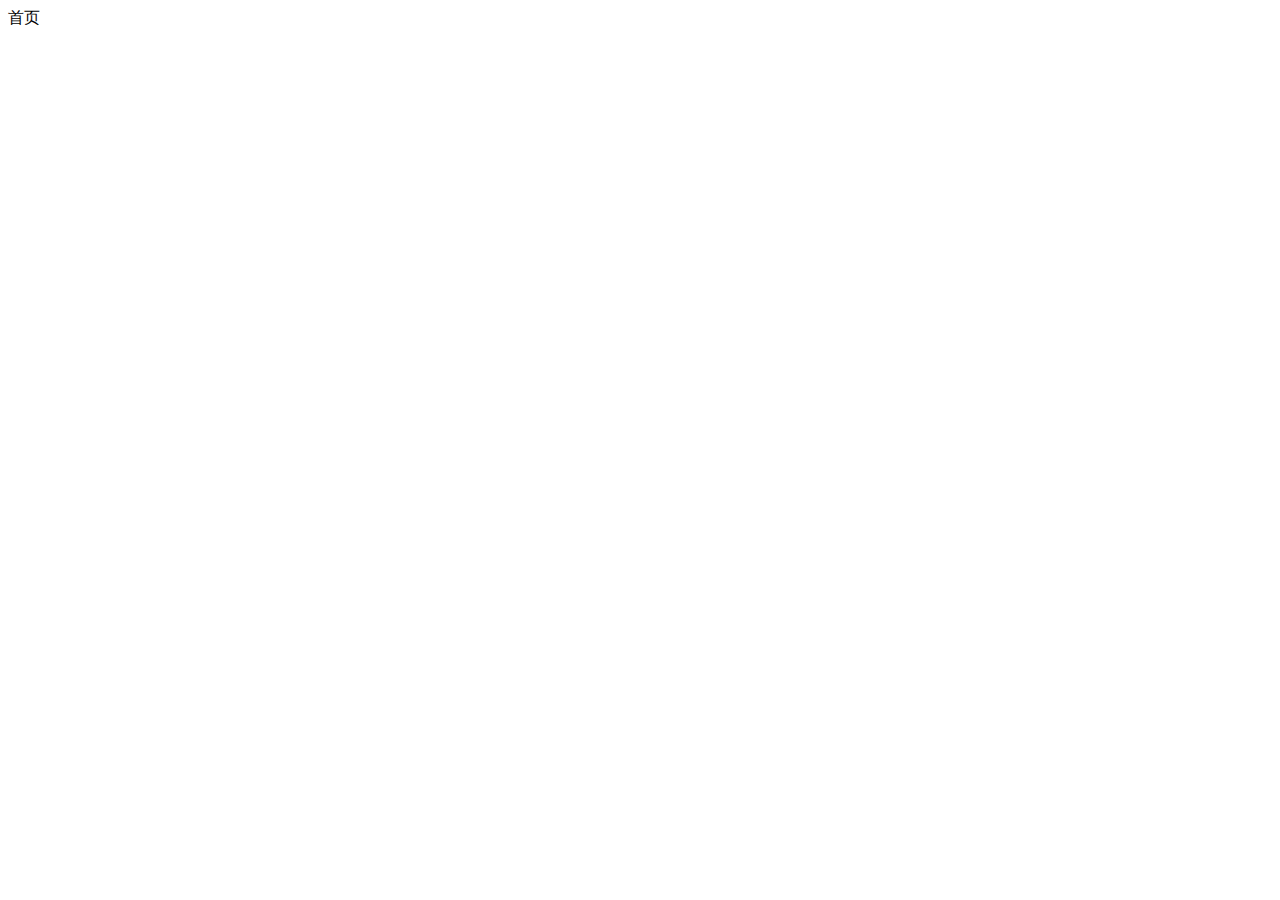
==== index.html @ 1d717053 "完成了登录页面" ====
<!DOCTYPE html>
<html lang="en">
<head>
  <meta charset="UTF-8">
  <meta name="viewport" content="width=device-width, initial-scale=1.0">
  <title>Document</title>
</head>
<body>
  <div>首页</div>
</body>
</html>
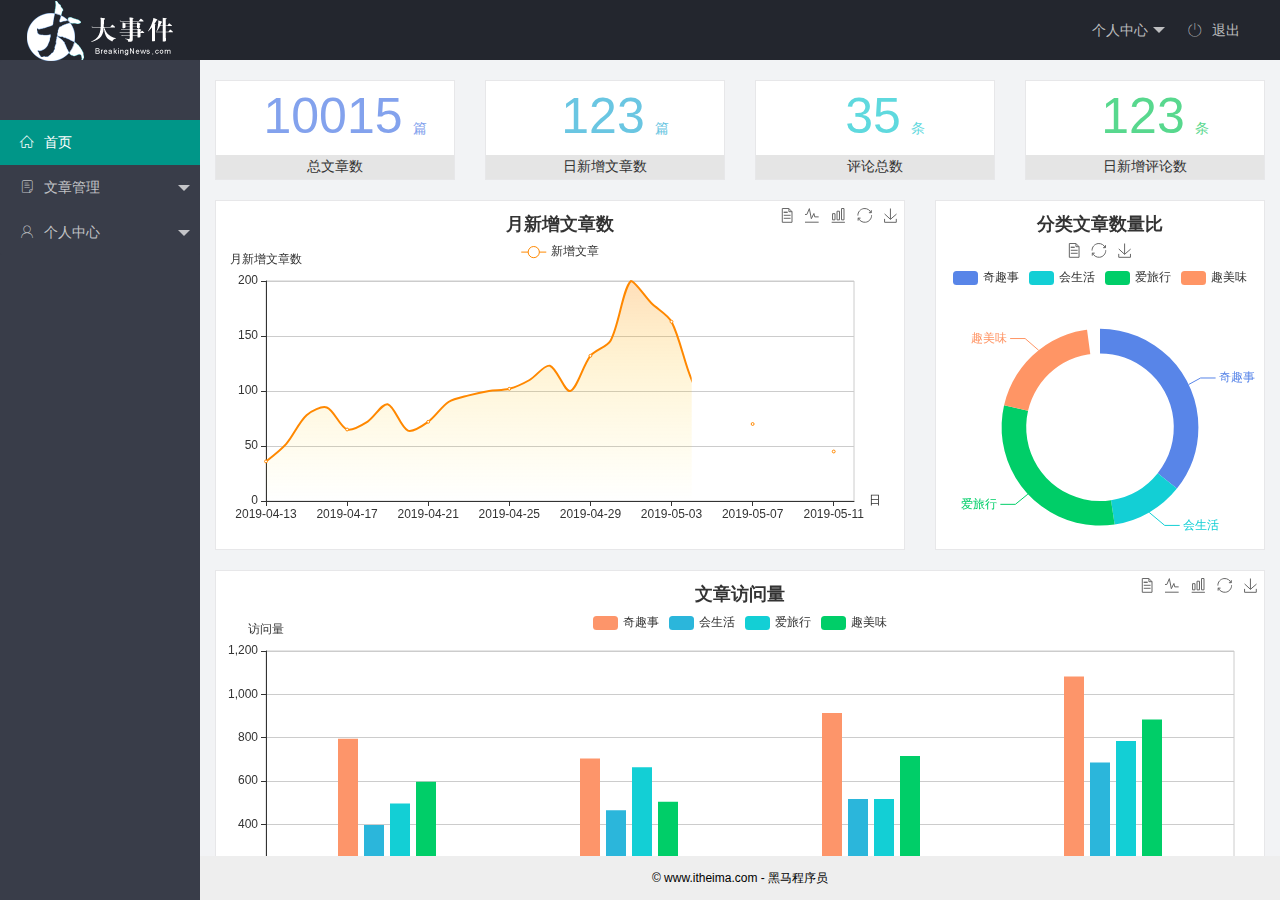
==== commit 760be135: "完成的首页资料渲染功能" ====
--- a/index.html
+++ b/index.html
@@ -1,11 +1,96 @@
 <!DOCTYPE html>
-<html lang="en">
+<html>
 <head>
-  <meta charset="UTF-8">
-  <meta name="viewport" content="width=device-width, initial-scale=1.0">
-  <title>Document</title>
+  <meta charset="utf-8">
+  <meta name="viewport" content="width=device-width, initial-scale=1, maximum-scale=1">
+  <title>我的项目</title>
+  <!-- 引入字体图标库 -->
+  <link rel="stylesheet" href="./assets/fonts/iconfont.css">
+  <link rel="stylesheet" href="./assets/lib/layui/css/layui.css">
+  <link rel="stylesheet" href="./assets/css/index.css">
 </head>
-<body>
-  <div>首页</div>
+<body class="layui-layout-body">
+<div class="layui-layout layui-layout-admin">
+  <div class="layui-header">
+    <div class="layui-logo">
+      <img src="./assets/images/logo.png" alt="">
+    </div>
+    <ul class="layui-nav layui-layout-right">
+      <!-- 顶部右侧导航 -->
+      <li class="layui-nav-item">
+        <a href="javascript:;">
+          <!-- 图片头像 -->
+          <img style="display: none;" class="avatar" src="./assets/images/sample.jpg" alt="">
+          <!-- 字体头像 -->
+          <span style="display: none;" class="text-avatar">A</span>
+          <!-- 固定文案 -->
+          <span class="person-center">个人中心</span>
+        </a>
+        <dl class="layui-nav-child">
+          <dd><a href="">基本资料</a></dd>
+          <dd><a href="">更换头像</a></dd>
+          <dd><a href="">重置密码</a></dd>
+        </dl>
+      </li>
+      <li class="layui-nav-item"><a href="javascript:;" id="logout"><span class="iconfont icon-tuichu"></span>退出</a></li>
+    </ul>
+  </div>
+  
+  <div class="layui-side layui-bg-black">
+    <div class="layui-side-scroll">
+      <!-- 左侧导航区域（可配合layui已有的垂直导航） -->
+      <ul class="layui-nav layui-nav-tree"  lay-filter="test" lay-shrink="all">
+        <li class="user-info">
+          <!-- 图片头像 -->
+          <img style="display: none;" class="avatar" src="./assets/images/sample.jpg" alt="">
+          <!-- 字体头像 -->
+          <span style="display: none;" class="text-avatar">A</span>
+          <!-- 欢迎文字 -->
+          <span style="display: none;" class="nickname">欢迎 xxx</span>
+        </li>
+        <li class="layui-nav-item layui-nav-itemed layui-this">
+          <!-- target 指定在 fm 这个命令的 iframe 框架中打开链接 -->
+          <a target="fm" href="./home/dashboard.html"><span class="iconfont icon-home"></span>首页</a>
+        </li>
+        <li class="layui-nav-item">
+          <a href="javascript:;"><span class="iconfont icon-16"></span>文章管理</a>
+          <dl class="layui-nav-child">
+            <dd><a href="" target="fm"><i class="layui-icon layui-icon-app"></i>文章类别</a></dd>
+            <dd><a href="javascript:;"><i class="layui-icon layui-icon-app"></i>文章列表</a></dd>
+            <dd><a href="javascript:;"><i class="layui-icon layui-icon-app"></i>发表文章</a></dd>
+          </dl>
+        </li>
+        <li class="layui-nav-item">
+          <a href="javascript:;"><span class="iconfont icon-user"></span>个人中心</a>
+          <dl class="layui-nav-child">
+            <dd><a href="javascript:;"><i class="layui-icon layui-icon-app"></i>基本资料</a></dd>
+            <dd><a href="javascript:;"><i class="layui-icon layui-icon-app"></i>更换头像</a></dd>
+            <dd><a href="javascript:;"><i class="layui-icon layui-icon-app"></i>修改密码</a></dd>
+          </dl>
+        </li>
+      </ul>
+    </div>
+  </div>
+  
+  <div class="layui-body">
+    <!-- 内容主体区域 -->
+    <iframe name="fm" src="./home/dashboard.html" frameborder="0"></iframe>
+  </div>
+  
+  <div class="layui-footer">
+    <!-- 底部固定区域 -->
+    © www.itheima.com - 黑马程序员
+  </div>
+</div>
+<!-- 引入 axios.js 文件 -->
+<script src="./assets/lib/axios.js"></script>
+<!-- 引入 jquery 文件 -->
+<script src="./assets/lib/jquery.js"></script>
+<!-- 引入 layui 的 js文件 -->
+<script src="./assets/lib/layui/layui.all.js"></script>
+<!-- 引入 全局的 apijs 文件 -->
+<script src="./assets/js/commonAPI.js"></script>
+<!-- 引入自己的 js 文件 -->
+<script src="./assets/js/index.js"></script>
 </body>
 </html>--- a/assets/fonts/iconfont.css
+++ b/assets/fonts/iconfont.css
@@ -0,0 +1,37 @@
+@font-face {font-family: "iconfont";
+  src: url('iconfont.eot?t=1576139966484'); /* IE9 */
+  src: url('iconfont.eot?t=1576139966484#iefix') format('embedded-opentype'), /* IE6-IE8 */
+  url('[data-uri]') format('woff2'),
+  url('iconfont.woff?t=1576139966484') format('woff'),
+  url('iconfont.ttf?t=1576139966484') format('truetype'), /* chrome, firefox, opera, Safari, Android, iOS 4.2+ */
+  url('iconfont.svg?t=1576139966484#iconfont') format('svg'); /* iOS 4.1- */
+}
+
+.iconfont {
+  font-family: "iconfont" !important;
+  font-size: 16px;
+  font-style: normal;
+  -webkit-font-smoothing: antialiased;
+  -moz-osx-font-smoothing: grayscale;
+}
+
+.icon-home:before {
+  content: "\e6a9";
+}
+
+.icon-user:before {
+  content: "\e614";
+}
+
+.icon-pinglun:before {
+  content: "\e616";
+}
+
+.icon-tuichu:before {
+  content: "\e865";
+}
+
+.icon-16:before {
+  content: "\e615";
+}
+
--- a/assets/lib/layui/css/layui.css
+++ b/assets/lib/layui/css/layui.css
@@ -0,0 +1,2 @@
+/** layui-v2.5.5 MIT License By https://www.layui.com */
+ .layui-inline,img{display:inline-block;vertical-align:middle}h1,h2,h3,h4,h5,h6{font-weight:400}.layui-edge,.layui-header,.layui-inline,.layui-main{position:relative}.layui-body,.layui-edge,.layui-elip{overflow:hidden}.layui-btn,.layui-edge,.layui-inline,img{vertical-align:middle}.layui-btn,.layui-disabled,.layui-icon,.layui-unselect{-moz-user-select:none;-webkit-user-select:none;-ms-user-select:none}.layui-elip,.layui-form-checkbox span,.layui-form-pane .layui-form-label{text-overflow:ellipsis;white-space:nowrap}.layui-breadcrumb,.layui-tree-btnGroup{visibility:hidden}blockquote,body,button,dd,div,dl,dt,form,h1,h2,h3,h4,h5,h6,input,li,ol,p,pre,td,textarea,th,ul{margin:0;padding:0;-webkit-tap-highlight-color:rgba(0,0,0,0)}a:active,a:hover{outline:0}img{border:none}li{list-style:none}table{border-collapse:collapse;border-spacing:0}h4,h5,h6{font-size:100%}button,input,optgroup,option,select,textarea{font-family:inherit;font-size:inherit;font-style:inherit;font-weight:inherit;outline:0}pre{white-space:pre-wrap;white-space:-moz-pre-wrap;white-space:-pre-wrap;white-space:-o-pre-wrap;word-wrap:break-word}body{line-height:24px;font:14px Helvetica Neue,Helvetica,PingFang SC,Tahoma,Arial,sans-serif}hr{height:1px;margin:10px 0;border:0;clear:both}a{color:#333;text-decoration:none}a:hover{color:#777}a cite{font-style:normal;*cursor:pointer}.layui-border-box,.layui-border-box *{box-sizing:border-box}.layui-box,.layui-box *{box-sizing:content-box}.layui-clear{clear:both;*zoom:1}.layui-clear:after{content:'\20';clear:both;*zoom:1;display:block;height:0}.layui-inline{*display:inline;*zoom:1}.layui-edge{display:inline-block;width:0;height:0;border-width:6px;border-style:dashed;border-color:transparent}.layui-edge-top{top:-4px;border-bottom-color:#999;border-bottom-style:solid}.layui-edge-right{border-left-color:#999;border-left-style:solid}.layui-edge-bottom{top:2px;border-top-color:#999;border-top-style:solid}.layui-edge-left{border-right-color:#999;border-right-style:solid}.layui-disabled,.layui-disabled:hover{color:#d2d2d2!important;cursor:not-allowed!important}.layui-circle{border-radius:100%}.layui-show{display:block!important}.layui-hide{display:none!important}@font-face{font-family:layui-icon;src:url(../font/iconfont.eot?v=250);src:url(../font/iconfont.eot?v=250#iefix) format('embedded-opentype'),url(../font/iconfont.woff2?v=250) format('woff2'),url(../font/iconfont.woff?v=250) format('woff'),url(../font/iconfont.ttf?v=250) format('truetype'),url(../font/iconfont.svg?v=250#layui-icon) format('svg')}.layui-icon{font-family:layui-icon!important;font-size:16px;font-style:normal;-webkit-font-smoothing:antialiased;-moz-osx-font-smoothing:grayscale}.layui-icon-reply-fill:before{content:"\e611"}.layui-icon-set-fill:before{content:"\e614"}.layui-icon-menu-fill:before{content:"\e60f"}.layui-icon-search:before{content:"\e615"}.layui-icon-share:before{content:"\e641"}.layui-icon-set-sm:before{content:"\e620"}.layui-icon-engine:before{content:"\e628"}.layui-icon-close:before{content:"\1006"}.layui-icon-close-fill:before{content:"\1007"}.layui-icon-chart-screen:before{content:"\e629"}.layui-icon-star:before{content:"\e600"}.layui-icon-circle-dot:before{content:"\e617"}.layui-icon-chat:before{content:"\e606"}.layui-icon-release:before{content:"\e609"}.layui-icon-list:before{content:"\e60a"}.layui-icon-chart:before{content:"\e62c"}.layui-icon-ok-circle:before{content:"\1005"}.layui-icon-layim-theme:before{content:"\e61b"}.layui-icon-table:before{content:"\e62d"}.layui-icon-right:before{content:"\e602"}.layui-icon-left:before{content:"\e603"}.layui-icon-cart-simple:before{content:"\e698"}.layui-icon-face-cry:before{content:"\e69c"}.layui-icon-face-smile:before{content:"\e6af"}.layui-icon-survey:before{content:"\e6b2"}.layui-icon-tree:before{content:"\e62e"}.layui-icon-upload-circle:before{content:"\e62f"}.layui-icon-add-circle:before{content:"\e61f"}.layui-icon-download-circle:before{content:"\e601"}.layui-icon-templeate-1:before{content:"\e630"}.layui-icon-util:before{content:"\e631"}.layui-icon-face-surprised:before{content:"\e664"}.layui-icon-edit:before{content:"\e642"}.layui-icon-speaker:before{content:"\e645"}.layui-icon-down:before{content:"\e61a"}.layui-icon-file:before{content:"\e621"}.layui-icon-layouts:before{content:"\e632"}.layui-icon-rate-half:before{content:"\e6c9"}.layui-icon-add-circle-fine:before{content:"\e608"}.layui-icon-prev-circle:before{content:"\e633"}.layui-icon-read:before{content:"\e705"}.layui-icon-404:before{content:"\e61c"}.layui-icon-carousel:before{content:"\e634"}.layui-icon-help:before{content:"\e607"}.layui-icon-code-circle:before{content:"\e635"}.layui-icon-water:before{content:"\e636"}.layui-icon-username:before{content:"\e66f"}.layui-icon-find-fill:before{content:"\e670"}.layui-icon-about:before{content:"\e60b"}.layui-icon-location:before{content:"\e715"}.layui-icon-up:before{content:"\e619"}.layui-icon-pause:before{content:"\e651"}.layui-icon-date:before{content:"\e637"}.layui-icon-layim-uploadfile:before{content:"\e61d"}.layui-icon-delete:before{content:"\e640"}.layui-icon-play:before{content:"\e652"}.layui-icon-top:before{content:"\e604"}.layui-icon-friends:before{content:"\e612"}.layui-icon-refresh-3:before{content:"\e9aa"}.layui-icon-ok:before{content:"\e605"}.layui-icon-layer:before{content:"\e638"}.layui-icon-face-smile-fine:before{content:"\e60c"}.layui-icon-dollar:before{content:"\e659"}.layui-icon-group:before{content:"\e613"}.layui-icon-layim-download:before{content:"\e61e"}.layui-icon-picture-fine:before{content:"\e60d"}.layui-icon-link:before{content:"\e64c"}.layui-icon-diamond:before{content:"\e735"}.layui-icon-log:before{content:"\e60e"}.layui-icon-rate-solid:before{content:"\e67a"}.layui-icon-fonts-del:before{content:"\e64f"}.layui-icon-unlink:before{content:"\e64d"}.layui-icon-fonts-clear:before{content:"\e639"}.layui-icon-triangle-r:before{content:"\e623"}.layui-icon-circle:before{content:"\e63f"}.layui-icon-radio:before{content:"\e643"}.layui-icon-align-center:before{content:"\e647"}.layui-icon-align-right:before{content:"\e648"}.layui-icon-align-left:before{content:"\e649"}.layui-icon-loading-1:before{content:"\e63e"}.layui-icon-return:before{content:"\e65c"}.layui-icon-fonts-strong:before{content:"\e62b"}.layui-icon-upload:before{content:"\e67c"}.layui-icon-dialogue:before{content:"\e63a"}.layui-icon-video:before{content:"\e6ed"}.layui-icon-headset:before{content:"\e6fc"}.layui-icon-cellphone-fine:before{content:"\e63b"}.layui-icon-add-1:before{content:"\e654"}.layui-icon-face-smile-b:before{content:"\e650"}.layui-icon-fonts-html:before{content:"\e64b"}.layui-icon-form:before{content:"\e63c"}.layui-icon-cart:before{content:"\e657"}.layui-icon-camera-fill:before{content:"\e65d"}.layui-icon-tabs:before{content:"\e62a"}.layui-icon-fonts-code:before{content:"\e64e"}.layui-icon-fire:before{content:"\e756"}.layui-icon-set:before{content:"\e716"}.layui-icon-fonts-u:before{content:"\e646"}.layui-icon-triangle-d:before{content:"\e625"}.layui-icon-tips:before{content:"\e702"}.layui-icon-picture:before{content:"\e64a"}.layui-icon-more-vertical:before{content:"\e671"}.layui-icon-flag:before{content:"\e66c"}.layui-icon-loading:before{content:"\e63d"}.layui-icon-fonts-i:before{content:"\e644"}.layui-icon-refresh-1:before{content:"\e666"}.layui-icon-rmb:before{content:"\e65e"}.layui-icon-home:before{content:"\e68e"}.layui-icon-user:before{content:"\e770"}.layui-icon-notice:before{content:"\e667"}.layui-icon-login-weibo:before{content:"\e675"}.layui-icon-voice:before{content:"\e688"}.layui-icon-upload-drag:before{content:"\e681"}.layui-icon-login-qq:before{content:"\e676"}.layui-icon-snowflake:before{content:"\e6b1"}.layui-icon-file-b:before{content:"\e655"}.layui-icon-template:before{content:"\e663"}.layui-icon-auz:before{content:"\e672"}.layui-icon-console:before{content:"\e665"}.layui-icon-app:before{content:"\e653"}.layui-icon-prev:before{content:"\e65a"}.layui-icon-website:before{content:"\e7ae"}.layui-icon-next:before{content:"\e65b"}.layui-icon-component:before{content:"\e857"}.layui-icon-more:before{content:"\e65f"}.layui-icon-login-wechat:before{content:"\e677"}.layui-icon-shrink-right:before{content:"\e668"}.layui-icon-spread-left:before{content:"\e66b"}.layui-icon-camera:before{content:"\e660"}.layui-icon-note:before{content:"\e66e"}.layui-icon-refresh:before{content:"\e669"}.layui-icon-female:before{content:"\e661"}.layui-icon-male:before{content:"\e662"}.layui-icon-password:before{content:"\e673"}.layui-icon-senior:before{content:"\e674"}.layui-icon-theme:before{content:"\e66a"}.layui-icon-tread:before{content:"\e6c5"}.layui-icon-praise:before{content:"\e6c6"}.layui-icon-star-fill:before{content:"\e658"}.layui-icon-rate:before{content:"\e67b"}.layui-icon-template-1:before{content:"\e656"}.layui-icon-vercode:before{content:"\e679"}.layui-icon-cellphone:before{content:"\e678"}.layui-icon-screen-full:before{content:"\e622"}.layui-icon-screen-restore:before{content:"\e758"}.layui-icon-cols:before{content:"\e610"}.layui-icon-export:before{content:"\e67d"}.layui-icon-print:before{content:"\e66d"}.layui-icon-slider:before{content:"\e714"}.layui-icon-addition:before{content:"\e624"}.layui-icon-subtraction:before{content:"\e67e"}.layui-icon-service:before{content:"\e626"}.layui-icon-transfer:before{content:"\e691"}.layui-main{width:1140px;margin:0 auto}.layui-header{z-index:1000;height:60px}.layui-header a:hover{transition:all .5s;-webkit-transition:all .5s}.layui-side{position:fixed;left:0;top:0;bottom:0;z-index:999;width:200px;overflow-x:hidden}.layui-side-scroll{position:relative;width:220px;height:100%;overflow-x:hidden}.layui-body{position:absolute;left:200px;right:0;top:0;bottom:0;z-index:998;width:auto;overflow-y:auto;box-sizing:border-box}.layui-layout-body{overflow:hidden}.layui-layout-admin .layui-header{background-color:#23262E}.layui-layout-admin .layui-side{top:60px;width:200px;overflow-x:hidden}.layui-layout-admin .layui-body{position:fixed;top:60px;bottom:44px}.layui-layout-admin .layui-main{width:auto;margin:0 15px}.layui-layout-admin .layui-footer{position:fixed;left:200px;right:0;bottom:0;height:44px;line-height:44px;padding:0 15px;background-color:#eee}.layui-layout-admin .layui-logo{position:absolute;left:0;top:0;width:200px;height:100%;line-height:60px;text-align:center;color:#009688;font-size:16px}.layui-layout-admin .layui-header .layui-nav{background:0 0}.layui-layout-left{position:absolute!important;left:200px;top:0}.layui-layout-right{position:absolute!important;right:0;top:0}.layui-container{position:relative;margin:0 auto;padding:0 15px;box-sizing:border-box}.layui-fluid{position:relative;margin:0 auto;padding:0 15px}.layui-row:after,.layui-row:before{content:'';display:block;clear:both}.layui-col-lg1,.layui-col-lg10,.layui-col-lg11,.layui-col-lg12,.layui-col-lg2,.layui-col-lg3,.layui-col-lg4,.layui-col-lg5,.layui-col-lg6,.layui-col-lg7,.layui-col-lg8,.layui-col-lg9,.layui-col-md1,.layui-col-md10,.layui-col-md11,.layui-col-md12,.layui-col-md2,.layui-col-md3,.layui-col-md4,.layui-col-md5,.layui-col-md6,.layui-col-md7,.layui-col-md8,.layui-col-md9,.layui-col-sm1,.layui-col-sm10,.layui-col-sm11,.layui-col-sm12,.layui-col-sm2,.layui-col-sm3,.layui-col-sm4,.layui-col-sm5,.layui-col-sm6,.layui-col-sm7,.layui-col-sm8,.layui-col-sm9,.layui-col-xs1,.layui-col-xs10,.layui-col-xs11,.layui-col-xs12,.layui-col-xs2,.layui-col-xs3,.layui-col-xs4,.layui-col-xs5,.layui-col-xs6,.layui-col-xs7,.layui-col-xs8,.layui-col-xs9{position:relative;display:block;box-sizing:border-box}.layui-col-xs1,.layui-col-xs10,.layui-col-xs11,.layui-col-xs12,.layui-col-xs2,.layui-col-xs3,.layui-col-xs4,.layui-col-xs5,.layui-col-xs6,.layui-col-xs7,.layui-col-xs8,.layui-col-xs9{float:left}.layui-col-xs1{width:8.33333333%}.layui-col-xs2{width:16.66666667%}.layui-col-xs3{width:25%}.layui-col-xs4{width:33.33333333%}.layui-col-xs5{width:41.66666667%}.layui-col-xs6{width:50%}.layui-col-xs7{width:58.33333333%}.layui-col-xs8{width:66.66666667%}.layui-col-xs9{width:75%}.layui-col-xs10{width:83.33333333%}.layui-col-xs11{width:91.66666667%}.layui-col-xs12{width:100%}.layui-col-xs-offset1{margin-left:8.33333333%}.layui-col-xs-offset2{margin-left:16.66666667%}.layui-col-xs-offset3{margin-left:25%}.layui-col-xs-offset4{margin-left:33.33333333%}.layui-col-xs-offset5{margin-left:41.66666667%}.layui-col-xs-offset6{margin-left:50%}.layui-col-xs-offset7{margin-left:58.33333333%}.layui-col-xs-offset8{margin-left:66.66666667%}.layui-col-xs-offset9{margin-left:75%}.layui-col-xs-offset10{margin-left:83.33333333%}.layui-col-xs-offset11{margin-left:91.66666667%}.layui-col-xs-offset12{margin-left:100%}@media screen and (max-width:768px){.layui-hide-xs{display:none!important}.layui-show-xs-block{display:block!important}.layui-show-xs-inline{display:inline!important}.layui-show-xs-inline-block{display:inline-block!important}}@media screen and (min-width:768px){.layui-container{width:750px}.layui-hide-sm{display:none!important}.layui-show-sm-block{display:block!important}.layui-show-sm-inline{display:inline!important}.layui-show-sm-inline-block{display:inline-block!important}.layui-col-sm1,.layui-col-sm10,.layui-col-sm11,.layui-col-sm12,.layui-col-sm2,.layui-col-sm3,.layui-col-sm4,.layui-col-sm5,.layui-col-sm6,.layui-col-sm7,.layui-col-sm8,.layui-col-sm9{float:left}.layui-col-sm1{width:8.33333333%}.layui-col-sm2{width:16.66666667%}.layui-col-sm3{width:25%}.layui-col-sm4{width:33.33333333%}.layui-col-sm5{width:41.66666667%}.layui-col-sm6{width:50%}.layui-col-sm7{width:58.33333333%}.layui-col-sm8{width:66.66666667%}.layui-col-sm9{width:75%}.layui-col-sm10{width:83.33333333%}.layui-col-sm11{width:91.66666667%}.layui-col-sm12{width:100%}.layui-col-sm-offset1{margin-left:8.33333333%}.layui-col-sm-offset2{margin-left:16.66666667%}.layui-col-sm-offset3{margin-left:25%}.layui-col-sm-offset4{margin-left:33.33333333%}.layui-col-sm-offset5{margin-left:41.66666667%}.layui-col-sm-offset6{margin-left:50%}.layui-col-sm-offset7{margin-left:58.33333333%}.layui-col-sm-offset8{margin-left:66.66666667%}.layui-col-sm-offset9{margin-left:75%}.layui-col-sm-offset10{margin-left:83.33333333%}.layui-col-sm-offset11{margin-left:91.66666667%}.layui-col-sm-offset12{margin-left:100%}}@media screen and (min-width:992px){.layui-container{width:970px}.layui-hide-md{display:none!important}.layui-show-md-block{display:block!important}.layui-show-md-inline{display:inline!important}.layui-show-md-inline-block{display:inline-block!important}.layui-col-md1,.layui-col-md10,.layui-col-md11,.layui-col-md12,.layui-col-md2,.layui-col-md3,.layui-col-md4,.layui-col-md5,.layui-col-md6,.layui-col-md7,.layui-col-md8,.layui-col-md9{float:left}.layui-col-md1{width:8.33333333%}.layui-col-md2{width:16.66666667%}.layui-col-md3{width:25%}.layui-col-md4{width:33.33333333%}.layui-col-md5{width:41.66666667%}.layui-col-md6{width:50%}.layui-col-md7{width:58.33333333%}.layui-col-md8{width:66.66666667%}.layui-col-md9{width:75%}.layui-col-md10{width:83.33333333%}.layui-col-md11{width:91.66666667%}.layui-col-md12{width:100%}.layui-col-md-offset1{margin-left:8.33333333%}.layui-col-md-offset2{margin-left:16.66666667%}.layui-col-md-offset3{margin-left:25%}.layui-col-md-offset4{margin-left:33.33333333%}.layui-col-md-offset5{margin-left:41.66666667%}.layui-col-md-offset6{margin-left:50%}.layui-col-md-offset7{margin-left:58.33333333%}.layui-col-md-offset8{margin-left:66.66666667%}.layui-col-md-offset9{margin-left:75%}.layui-col-md-offset10{margin-left:83.33333333%}.layui-col-md-offset11{margin-left:91.66666667%}.layui-col-md-offset12{margin-left:100%}}@media screen and (min-width:1200px){.layui-container{width:1170px}.layui-hide-lg{display:none!important}.layui-show-lg-block{display:block!important}.layui-show-lg-inline{display:inline!important}.layui-show-lg-inline-block{display:inline-block!important}.layui-col-lg1,.layui-col-lg10,.layui-col-lg11,.layui-col-lg12,.layui-col-lg2,.layui-col-lg3,.layui-col-lg4,.layui-col-lg5,.layui-col-lg6,.layui-col-lg7,.layui-col-lg8,.layui-col-lg9{float:left}.layui-col-lg1{width:8.33333333%}.layui-col-lg2{width:16.66666667%}.layui-col-lg3{width:25%}.layui-col-lg4{width:33.33333333%}.layui-col-lg5{width:41.66666667%}.layui-col-lg6{width:50%}.layui-col-lg7{width:58.33333333%}.layui-col-lg8{width:66.66666667%}.layui-col-lg9{width:75%}.layui-col-lg10{width:83.33333333%}.layui-col-lg11{width:91.66666667%}.layui-col-lg12{width:100%}.layui-col-lg-offset1{margin-left:8.33333333%}.layui-col-lg-offset2{margin-left:16.66666667%}.layui-col-lg-offset3{margin-left:25%}.layui-col-lg-offset4{margin-left:33.33333333%}.layui-col-lg-offset5{margin-left:41.66666667%}.layui-col-lg-offset6{margin-left:50%}.layui-col-lg-offset7{margin-left:58.33333333%}.layui-col-lg-offset8{margin-left:66.66666667%}.layui-col-lg-offset9{margin-left:75%}.layui-col-lg-offset10{margin-left:83.33333333%}.layui-col-lg-offset11{margin-left:91.66666667%}.layui-col-lg-offset12{margin-left:100%}}.layui-col-space1{margin:-.5px}.layui-col-space1>*{padding:.5px}.layui-col-space3{margin:-1.5px}.layui-col-space3>*{padding:1.5px}.layui-col-space5{margin:-2.5px}.layui-col-space5>*{padding:2.5px}.layui-col-space8{margin:-3.5px}.layui-col-space8>*{padding:3.5px}.layui-col-space10{margin:-5px}.layui-col-space10>*{padding:5px}.layui-col-space12{margin:-6px}.layui-col-space12>*{padding:6px}.layui-col-space15{margin:-7.5px}.layui-col-space15>*{padding:7.5px}.layui-col-space18{margin:-9px}.layui-col-space18>*{padding:9px}.layui-col-space20{margin:-10px}.layui-col-space20>*{padding:10px}.layui-col-space22{margin:-11px}.layui-col-space22>*{padding:11px}.layui-col-space25{margin:-12.5px}.layui-col-space25>*{padding:12.5px}.layui-col-space30{margin:-15px}.layui-col-space30>*{padding:15px}.layui-btn,.layui-input,.layui-select,.layui-textarea,.layui-upload-button{outline:0;-webkit-appearance:none;transition:all .3s;-webkit-transition:all .3s;box-sizing:border-box}.layui-elem-quote{margin-bottom:10px;padding:15px;line-height:22px;border-left:5px solid #009688;border-radius:0 2px 2px 0;background-color:#f2f2f2}.layui-quote-nm{border-style:solid;border-width:1px 1px 1px 5px;background:0 0}.layui-elem-field{margin-bottom:10px;padding:0;border-width:1px;border-style:solid}.layui-elem-field legend{margin-left:20px;padding:0 10px;font-size:20px;font-weight:300}.layui-field-title{margin:10px 0 20px;border-width:1px 0 0}.layui-field-box{padding:10px 15px}.layui-field-title .layui-field-box{padding:10px 0}.layui-progress{position:relative;height:6px;border-radius:20px;background-color:#e2e2e2}.layui-progress-bar{position:absolute;left:0;top:0;width:0;max-width:100%;height:6px;border-radius:20px;text-align:right;background-color:#5FB878;transition:all .3s;-webkit-transition:all .3s}.layui-progress-big,.layui-progress-big .layui-progress-bar{height:18px;line-height:18px}.layui-progress-text{position:relative;top:-20px;line-height:18px;font-size:12px;color:#666}.layui-progress-big .layui-progress-text{position:static;padding:0 10px;color:#fff}.layui-collapse{border-width:1px;border-style:solid;border-radius:2px}.layui-colla-content,.layui-colla-item{border-top-width:1px;border-top-style:solid}.layui-colla-item:first-child{border-top:none}.layui-colla-title{position:relative;height:42px;line-height:42px;padding:0 15px 0 35px;color:#333;background-color:#f2f2f2;cursor:pointer;font-size:14px;overflow:hidden}.layui-colla-content{display:none;padding:10px 15px;line-height:22px;color:#666}.layui-colla-icon{position:absolute;left:15px;top:0;font-size:14px}.layui-card{margin-bottom:15px;border-radius:2px;background-color:#fff;box-shadow:0 1px 2px 0 rgba(0,0,0,.05)}.layui-card:last-child{margin-bottom:0}.layui-card-header{position:relative;height:42px;line-height:42px;padding:0 15px;border-bottom:1px solid #f6f6f6;color:#333;border-radius:2px 2px 0 0;font-size:14px}.layui-bg-black,.layui-bg-blue,.layui-bg-cyan,.layui-bg-green,.layui-bg-orange,.layui-bg-red{color:#fff!important}.layui-card-body{position:relative;padding:10px 15px;line-height:24px}.layui-card-body[pad15]{padding:15px}.layui-card-body[pad20]{padding:20px}.layui-card-body .layui-table{margin:5px 0}.layui-card .layui-tab{margin:0}.layui-panel-window{position:relative;padding:15px;border-radius:0;border-top:5px solid #E6E6E6;background-color:#fff}.layui-auxiliar-moving{position:fixed;left:0;right:0;top:0;bottom:0;width:100%;height:100%;background:0 0;z-index:9999999999}.layui-form-label,.layui-form-mid,.layui-form-select,.layui-input-block,.layui-input-inline,.layui-textarea{position:relative}.layui-bg-red{background-color:#FF5722!important}.layui-bg-orange{background-color:#FFB800!important}.layui-bg-green{background-color:#009688!important}.layui-bg-cyan{background-color:#2F4056!important}.layui-bg-blue{background-color:#1E9FFF!important}.layui-bg-black{background-color:#393D49!important}.layui-bg-gray{background-color:#eee!important;color:#666!important}.layui-badge-rim,.layui-colla-content,.layui-colla-item,.layui-collapse,.layui-elem-field,.layui-form-pane .layui-form-item[pane],.layui-form-pane .layui-form-label,.layui-input,.layui-layedit,.layui-layedit-tool,.layui-quote-nm,.layui-select,.layui-tab-bar,.layui-tab-card,.layui-tab-title,.layui-tab-title .layui-this:after,.layui-textarea{border-color:#e6e6e6}.layui-timeline-item:before,hr{background-color:#e6e6e6}.layui-text{line-height:22px;font-size:14px;color:#666}.layui-text h1,.layui-text h2,.layui-text h3{font-weight:500;color:#333}.layui-text h1{font-size:30px}.layui-text h2{font-size:24px}.layui-text h3{font-size:18px}.layui-text a:not(.layui-btn){color:#01AAED}.layui-text a:not(.layui-btn):hover{text-decoration:underline}.layui-text ul{padding:5px 0 5px 15px}.layui-text ul li{margin-top:5px;list-style-type:disc}.layui-text em,.layui-word-aux{color:#999!important;padding:0 5px!important}.layui-btn{display:inline-block;height:38px;line-height:38px;padding:0 18px;background-color:#009688;color:#fff;white-space:nowrap;text-align:center;font-size:14px;border:none;border-radius:2px;cursor:pointer}.layui-btn:hover{opacity:.8;filter:alpha(opacity=80);color:#fff}.layui-btn:active{opacity:1;filter:alpha(opacity=100)}.layui-btn+.layui-btn{margin-left:10px}.layui-btn-container{font-size:0}.layui-btn-container .layui-btn{margin-right:10px;margin-bottom:10px}.layui-btn-container .layui-btn+.layui-btn{margin-left:0}.layui-table .layui-btn-container .layui-btn{margin-bottom:9px}.layui-btn-radius{border-radius:100px}.layui-btn .layui-icon{margin-right:3px;font-size:18px;vertical-align:bottom;vertical-align:middle\9}.layui-btn-primary{border:1px solid #C9C9C9;background-color:#fff;color:#555}.layui-btn-primary:hover{border-color:#009688;color:#333}.layui-btn-normal{background-color:#1E9FFF}.layui-btn-warm{background-color:#FFB800}.layui-btn-danger{background-color:#FF5722}.layui-btn-checked{background-color:#5FB878}.layui-btn-disabled,.layui-btn-disabled:active,.layui-btn-disabled:hover{border:1px solid #e6e6e6;background-color:#FBFBFB;color:#C9C9C9;cursor:not-allowed;opacity:1}.layui-btn-lg{height:44px;line-height:44px;padding:0 25px;font-size:16px}.layui-btn-sm{height:30px;line-height:30px;padding:0 10px;font-size:12px}.layui-btn-sm i{font-size:16px!important}.layui-btn-xs{height:22px;line-height:22px;padding:0 5px;font-size:12px}.layui-btn-xs i{font-size:14px!important}.layui-btn-group{display:inline-block;vertical-align:middle;font-size:0}.layui-btn-group .layui-btn{margin-left:0!important;margin-right:0!important;border-left:1px solid rgba(255,255,255,.5);border-radius:0}.layui-btn-group .layui-btn-primary{border-left:none}.layui-btn-group .layui-btn-primary:hover{border-color:#C9C9C9;color:#009688}.layui-btn-group .layui-btn:first-child{border-left:none;border-radius:2px 0 0 2px}.layui-btn-group .layui-btn-primary:first-child{border-left:1px solid #c9c9c9}.layui-btn-group .layui-btn:last-child{border-radius:0 2px 2px 0}.layui-btn-group .layui-btn+.layui-btn{margin-left:0}.layui-btn-group+.layui-btn-group{margin-left:10px}.layui-btn-fluid{width:100%}.layui-input,.layui-select,.layui-textarea{height:38px;line-height:1.3;line-height:38px\9;border-width:1px;border-style:solid;background-color:#fff;border-radius:2px}.layui-input::-webkit-input-placeholder,.layui-select::-webkit-input-placeholder,.layui-textarea::-webkit-input-placeholder{line-height:1.3}.layui-input,.layui-textarea{display:block;width:100%;padding-left:10px}.layui-input:hover,.layui-textarea:hover{border-color:#D2D2D2!important}.layui-input:focus,.layui-textarea:focus{border-color:#C9C9C9!important}.layui-textarea{min-height:100px;height:auto;line-height:20px;padding:6px 10px;resize:vertical}.layui-select{padding:0 10px}.layui-form input[type=checkbox],.layui-form input[type=radio],.layui-form select{display:none}.layui-form [lay-ignore]{display:initial}.layui-form-item{margin-bottom:15px;clear:both;*zoom:1}.layui-form-item:after{content:'\20';clear:both;*zoom:1;display:block;height:0}.layui-form-label{float:left;display:block;padding:9px 15px;width:80px;font-weight:400;line-height:20px;text-align:right}.layui-form-label-col{display:block;float:none;padding:9px 0;line-height:20px;text-align:left}.layui-form-item .layui-inline{margin-bottom:5px;margin-right:10px}.layui-input-block{margin-left:110px;min-height:36px}.layui-input-inline{display:inline-block;vertical-align:middle}.layui-form-item .layui-input-inline{float:left;width:190px;margin-right:10px}.layui-form-text .layui-input-inline{width:auto}.layui-form-mid{float:left;display:block;padding:9px 0!important;line-height:20px;margin-right:10px}.layui-form-danger+.layui-form-select .layui-input,.layui-form-danger:focus{border-color:#FF5722!important}.layui-form-select .layui-input{padding-right:30px;cursor:pointer}.layui-form-select .layui-edge{position:absolute;right:10px;top:50%;margin-top:-3px;cursor:pointer;border-width:6px;border-top-color:#c2c2c2;border-top-style:solid;transition:all .3s;-webkit-transition:all .3s}.layui-form-select dl{display:none;position:absolute;left:0;top:42px;padding:5px 0;z-index:899;min-width:100%;border:1px solid #d2d2d2;max-height:300px;overflow-y:auto;background-color:#fff;border-radius:2px;box-shadow:0 2px 4px rgba(0,0,0,.12);box-sizing:border-box}.layui-form-select dl dd,.layui-form-select dl dt{padding:0 10px;line-height:36px;white-space:nowrap;overflow:hidden;text-overflow:ellipsis}.layui-form-select dl dt{font-size:12px;color:#999}.layui-form-select dl dd{cursor:pointer}.layui-form-select dl dd:hover{background-color:#f2f2f2;-webkit-transition:.5s all;transition:.5s all}.layui-form-select .layui-select-group dd{padding-left:20px}.layui-form-select dl dd.layui-select-tips{padding-left:10px!important;color:#999}.layui-form-select dl dd.layui-this{background-color:#5FB878;color:#fff}.layui-form-checkbox,.layui-form-select dl dd.layui-disabled{background-color:#fff}.layui-form-selected dl{display:block}.layui-form-checkbox,.layui-form-checkbox *,.layui-form-switch{display:inline-block;vertical-align:middle}.layui-form-selected .layui-edge{margin-top:-9px;-webkit-transform:rotate(180deg);transform:rotate(180deg);margin-top:-3px\9}:root .layui-form-selected .layui-edge{margin-top:-9px\0/IE9}.layui-form-selectup dl{top:auto;bottom:42px}.layui-select-none{margin:5px 0;text-align:center;color:#999}.layui-select-disabled .layui-disabled{border-color:#eee!important}.layui-select-disabled .layui-edge{border-top-color:#d2d2d2}.layui-form-checkbox{position:relative;height:30px;line-height:30px;margin-right:10px;padding-right:30px;cursor:pointer;font-size:0;-webkit-transition:.1s linear;transition:.1s linear;box-sizing:border-box}.layui-form-checkbox span{padding:0 10px;height:100%;font-size:14px;border-radius:2px 0 0 2px;background-color:#d2d2d2;color:#fff;overflow:hidden}.layui-form-checkbox:hover span{background-color:#c2c2c2}.layui-form-checkbox i{position:absolute;right:0;top:0;width:30px;height:28px;border:1px solid #d2d2d2;border-left:none;border-radius:0 2px 2px 0;color:#fff;font-size:20px;text-align:center}.layui-form-checkbox:hover i{border-color:#c2c2c2;color:#c2c2c2}.layui-form-checked,.layui-form-checked:hover{border-color:#5FB878}.layui-form-checked span,.layui-form-checked:hover span{background-color:#5FB878}.layui-form-checked i,.layui-form-checked:hover i{color:#5FB878}.layui-form-item .layui-form-checkbox{margin-top:4px}.layui-form-checkbox[lay-skin=primary]{height:auto!important;line-height:normal!important;min-width:18px;min-height:18px;border:none!important;margin-right:0;padding-left:28px;padding-right:0;background:0 0}.layui-form-checkbox[lay-skin=primary] span{padding-left:0;padding-right:15px;line-height:18px;background:0 0;color:#666}.layui-form-checkbox[lay-skin=primary] i{right:auto;left:0;width:16px;height:16px;line-height:16px;border:1px solid #d2d2d2;font-size:12px;border-radius:2px;background-color:#fff;-webkit-transition:.1s linear;transition:.1s linear}.layui-form-checkbox[lay-skin=primary]:hover i{border-color:#5FB878;color:#fff}.layui-form-checked[lay-skin=primary] i{border-color:#5FB878!important;background-color:#5FB878;color:#fff}.layui-checkbox-disbaled[lay-skin=primary] span{background:0 0!important;color:#c2c2c2}.layui-checkbox-disbaled[lay-skin=primary]:hover i{border-color:#d2d2d2}.layui-form-item .layui-form-checkbox[lay-skin=primary]{margin-top:10px}.layui-form-switch{position:relative;height:22px;line-height:22px;min-width:35px;padding:0 5px;margin-top:8px;border:1px solid #d2d2d2;border-radius:20px;cursor:pointer;background-color:#fff;-webkit-transition:.1s linear;transition:.1s linear}.layui-form-switch i{position:absolute;left:5px;top:3px;width:16px;height:16px;border-radius:20px;background-color:#d2d2d2;-webkit-transition:.1s linear;transition:.1s linear}.layui-form-switch em{position:relative;top:0;width:25px;margin-left:21px;padding:0!important;text-align:center!important;color:#999!important;font-style:normal!important;font-size:12px}.layui-form-onswitch{border-color:#5FB878;background-color:#5FB878}.layui-checkbox-disbaled,.layui-checkbox-disbaled i{border-color:#e2e2e2!important}.layui-form-onswitch i{left:100%;margin-left:-21px;background-color:#fff}.layui-form-onswitch em{margin-left:5px;margin-right:21px;color:#fff!important}.layui-checkbox-disbaled span{background-color:#e2e2e2!important}.layui-checkbox-disbaled:hover i{color:#fff!important}[lay-radio]{display:none}.layui-form-radio,.layui-form-radio *{display:inline-block;vertical-align:middle}.layui-form-radio{line-height:28px;margin:6px 10px 0 0;padding-right:10px;cursor:pointer;font-size:0}.layui-form-radio *{font-size:14px}.layui-form-radio>i{margin-right:8px;font-size:22px;color:#c2c2c2}.layui-form-radio>i:hover,.layui-form-radioed>i{color:#5FB878}.layui-radio-disbaled>i{color:#e2e2e2!important}.layui-form-pane .layui-form-label{width:110px;padding:8px 15px;height:38px;line-height:20px;border-width:1px;border-style:solid;border-radius:2px 0 0 2px;text-align:center;background-color:#FBFBFB;overflow:hidden;box-sizing:border-box}.layui-form-pane .layui-input-inline{margin-left:-1px}.layui-form-pane .layui-input-block{margin-left:110px;left:-1px}.layui-form-pane .layui-input{border-radius:0 2px 2px 0}.layui-form-pane .layui-form-text .layui-form-label{float:none;width:100%;border-radius:2px;box-sizing:border-box;text-align:left}.layui-form-pane .layui-form-text .layui-input-inline{display:block;margin:0;top:-1px;clear:both}.layui-form-pane .layui-form-text .layui-input-block{margin:0;left:0;top:-1px}.layui-form-pane .layui-form-text .layui-textarea{min-height:100px;border-radius:0 0 2px 2px}.layui-form-pane .layui-form-checkbox{margin:4px 0 4px 10px}.layui-form-pane .layui-form-radio,.layui-form-pane .layui-form-switch{margin-top:6px;margin-left:10px}.layui-form-pane .layui-form-item[pane]{position:relative;border-width:1px;border-style:solid}.layui-form-pane .layui-form-item[pane] .layui-form-label{position:absolute;left:0;top:0;height:100%;border-width:0 1px 0 0}.layui-form-pane .layui-form-item[pane] .layui-input-inline{margin-left:110px}@media screen and (max-width:450px){.layui-form-item .layui-form-label{text-overflow:ellipsis;overflow:hidden;white-space:nowrap}.layui-form-item .layui-inline{display:block;margin-right:0;margin-bottom:20px;clear:both}.layui-form-item .layui-inline:after{content:'\20';clear:both;display:block;height:0}.layui-form-item .layui-input-inline{display:block;float:none;left:-3px;width:auto;margin:0 0 10px 112px}.layui-form-item .layui-input-inline+.layui-form-mid{margin-left:110px;top:-5px;padding:0}.layui-form-item .layui-form-checkbox{margin-right:5px;margin-bottom:5px}}.layui-layedit{border-width:1px;border-style:solid;border-radius:2px}.layui-layedit-tool{padding:3px 5px;border-bottom-width:1px;border-bottom-style:solid;font-size:0}.layedit-tool-fixed{position:fixed;top:0;border-top:1px solid #e2e2e2}.layui-layedit-tool .layedit-tool-mid,.layui-layedit-tool .layui-icon{display:inline-block;vertical-align:middle;text-align:center;font-size:14px}.layui-layedit-tool .layui-icon{position:relative;width:32px;height:30px;line-height:30px;margin:3px 5px;color:#777;cursor:pointer;border-radius:2px}.layui-layedit-tool .layui-icon:hover{color:#393D49}.layui-layedit-tool .layui-icon:active{color:#000}.layui-layedit-tool .layedit-tool-active{background-color:#e2e2e2;color:#000}.layui-layedit-tool .layui-disabled,.layui-layedit-tool .layui-disabled:hover{color:#d2d2d2;cursor:not-allowed}.layui-layedit-tool .layedit-tool-mid{width:1px;height:18px;margin:0 10px;background-color:#d2d2d2}.layedit-tool-html{width:50px!important;font-size:30px!important}.layedit-tool-b,.layedit-tool-code,.layedit-tool-help{font-size:16px!important}.layedit-tool-d,.layedit-tool-face,.layedit-tool-image,.layedit-tool-unlink{font-size:18px!important}.layedit-tool-image input{position:absolute;font-size:0;left:0;top:0;width:100%;height:100%;opacity:.01;filter:Alpha(opacity=1);cursor:pointer}.layui-layedit-iframe iframe{display:block;width:100%}#LAY_layedit_code{overflow:hidden}.layui-laypage{display:inline-block;*display:inline;*zoom:1;vertical-align:middle;margin:10px 0;font-size:0}.layui-laypage>a:first-child,.layui-laypage>a:first-child em{border-radius:2px 0 0 2px}.layui-laypage>a:last-child,.layui-laypage>a:last-child em{border-radius:0 2px 2px 0}.layui-laypage>:first-child{margin-left:0!important}.layui-laypage>:last-child{margin-right:0!important}.layui-laypage a,.layui-laypage button,.layui-laypage input,.layui-laypage select,.layui-laypage span{border:1px solid #e2e2e2}.layui-laypage a,.layui-laypage span{display:inline-block;*display:inline;*zoom:1;vertical-align:middle;padding:0 15px;height:28px;line-height:28px;margin:0 -1px 5px 0;background-color:#fff;color:#333;font-size:12px}.layui-flow-more a *,.layui-laypage input,.layui-table-view select[lay-ignore]{display:inline-block}.layui-laypage a:hover{color:#009688}.layui-laypage em{font-style:normal}.layui-laypage .layui-laypage-spr{color:#999;font-weight:700}.layui-laypage a{text-decoration:none}.layui-laypage .layui-laypage-curr{position:relative}.layui-laypage .layui-laypage-curr em{position:relative;color:#fff}.layui-laypage .layui-laypage-curr .layui-laypage-em{position:absolute;left:-1px;top:-1px;padding:1px;width:100%;height:100%;background-color:#009688}.layui-laypage-em{border-radius:2px}.layui-laypage-next em,.layui-laypage-prev em{font-family:Sim sun;font-size:16px}.layui-laypage .layui-laypage-count,.layui-laypage .layui-laypage-limits,.layui-laypage .layui-laypage-refresh,.layui-laypage .layui-laypage-skip{margin-left:10px;margin-right:10px;padding:0;border:none}.layui-laypage .layui-laypage-limits,.layui-laypage .layui-laypage-refresh{vertical-align:top}.layui-laypage .layui-laypage-refresh i{font-size:18px;cursor:pointer}.layui-laypage select{height:22px;padding:3px;border-radius:2px;cursor:pointer}.layui-laypage .layui-laypage-skip{height:30px;line-height:30px;color:#999}.layui-laypage button,.layui-laypage input{height:30px;line-height:30px;border-radius:2px;vertical-align:top;background-color:#fff;box-sizing:border-box}.layui-laypage input{width:40px;margin:0 10px;padding:0 3px;text-align:center}.layui-laypage input:focus,.layui-laypage select:focus{border-color:#009688!important}.layui-laypage button{margin-left:10px;padding:0 10px;cursor:pointer}.layui-table,.layui-table-view{margin:10px 0}.layui-flow-more{margin:10px 0;text-align:center;color:#999;font-size:14px}.layui-flow-more a{height:32px;line-height:32px}.layui-flow-more a *{vertical-align:top}.layui-flow-more a cite{padding:0 20px;border-radius:3px;background-color:#eee;color:#333;font-style:normal}.layui-flow-more a cite:hover{opacity:.8}.layui-flow-more a i{font-size:30px;color:#737383}.layui-table{width:100%;background-color:#fff;color:#666}.layui-table tr{transition:all .3s;-webkit-transition:all .3s}.layui-table th{text-align:left;font-weight:400}.layui-table tbody tr:hover,.layui-table thead tr,.layui-table-click,.layui-table-header,.layui-table-hover,.layui-table-mend,.layui-table-patch,.layui-table-tool,.layui-table-total,.layui-table-total tr,.layui-table[lay-even] tr:nth-child(even){background-color:#f2f2f2}.layui-table td,.layui-table th,.layui-table-col-set,.layui-table-fixed-r,.layui-table-grid-down,.layui-table-header,.layui-table-page,.layui-table-tips-main,.layui-table-tool,.layui-table-total,.layui-table-view,.layui-table[lay-skin=line],.layui-table[lay-skin=row]{border-width:1px;border-style:solid;border-color:#e6e6e6}.layui-table td,.layui-table th{position:relative;padding:9px 15px;min-height:20px;line-height:20px;font-size:14px}.layui-table[lay-skin=line] td,.layui-table[lay-skin=line] th{border-width:0 0 1px}.layui-table[lay-skin=row] td,.layui-table[lay-skin=row] th{border-width:0 1px 0 0}.layui-table[lay-skin=nob] td,.layui-table[lay-skin=nob] th{border:none}.layui-table img{max-width:100px}.layui-table[lay-size=lg] td,.layui-table[lay-size=lg] th{padding:15px 30px}.layui-table-view .layui-table[lay-size=lg] .layui-table-cell{height:40px;line-height:40px}.layui-table[lay-size=sm] td,.layui-table[lay-size=sm] th{font-size:12px;padding:5px 10px}.layui-table-view .layui-table[lay-size=sm] .layui-table-cell{height:20px;line-height:20px}.layui-table[lay-data]{display:none}.layui-table-box{position:relative;overflow:hidden}.layui-table-view .layui-table{position:relative;width:auto;margin:0}.layui-table-view .layui-table[lay-skin=line]{border-width:0 1px 0 0}.layui-table-view .layui-table[lay-skin=row]{border-width:0 0 1px}.layui-table-view .layui-table td,.layui-table-view .layui-table th{padding:5px 0;border-top:none;border-left:none}.layui-table-view .layui-table th.layui-unselect .layui-table-cell span{cursor:pointer}.layui-table-view .layui-table td{cursor:default}.layui-table-view .layui-table td[data-edit=text]{cursor:text}.layui-table-view .layui-form-checkbox[lay-skin=primary] i{width:18px;height:18px}.layui-table-view .layui-form-radio{line-height:0;padding:0}.layui-table-view .layui-form-radio>i{margin:0;font-size:20px}.layui-table-init{position:absolute;left:0;top:0;width:100%;height:100%;text-align:center;z-index:110}.layui-table-init .layui-icon{position:absolute;left:50%;top:50%;margin:-15px 0 0 -15px;font-size:30px;color:#c2c2c2}.layui-table-header{border-width:0 0 1px;overflow:hidden}.layui-table-header .layui-table{margin-bottom:-1px}.layui-table-tool .layui-inline[lay-event]{position:relative;width:26px;height:26px;padding:5px;line-height:16px;margin-right:10px;text-align:center;color:#333;border:1px solid #ccc;cursor:pointer;-webkit-transition:.5s all;transition:.5s all}.layui-table-tool .layui-inline[lay-event]:hover{border:1px solid #999}.layui-table-tool-temp{padding-right:120px}.layui-table-tool-self{position:absolute;right:17px;top:10px}.layui-table-tool .layui-table-tool-self .layui-inline[lay-event]{margin:0 0 0 10px}.layui-table-tool-panel{position:absolute;top:29px;left:-1px;padding:5px 0;min-width:150px;min-height:40px;border:1px solid #d2d2d2;text-align:left;overflow-y:auto;background-color:#fff;box-shadow:0 2px 4px rgba(0,0,0,.12)}.layui-table-cell,.layui-table-tool-panel li{overflow:hidden;text-overflow:ellipsis;white-space:nowrap}.layui-table-tool-panel li{padding:0 10px;line-height:30px;-webkit-transition:.5s all;transition:.5s all}.layui-table-tool-panel li .layui-form-checkbox[lay-skin=primary]{width:100%;padding-left:28px}.layui-table-tool-panel li:hover{background-color:#f2f2f2}.layui-table-tool-panel li .layui-form-checkbox[lay-skin=primary] i{position:absolute;left:0;top:0}.layui-table-tool-panel li .layui-form-checkbox[lay-skin=primary] span{padding:0}.layui-table-tool .layui-table-tool-self .layui-table-tool-panel{left:auto;right:-1px}.layui-table-col-set{position:absolute;right:0;top:0;width:20px;height:100%;border-width:0 0 0 1px;background-color:#fff}.layui-table-sort{width:10px;height:20px;margin-left:5px;cursor:pointer!important}.layui-table-sort .layui-edge{position:absolute;left:5px;border-width:5px}.layui-table-sort .layui-table-sort-asc{top:3px;border-top:none;border-bottom-style:solid;border-bottom-color:#b2b2b2}.layui-table-sort .layui-table-sort-asc:hover{border-bottom-color:#666}.layui-table-sort .layui-table-sort-desc{bottom:5px;border-bottom:none;border-top-style:solid;border-top-color:#b2b2b2}.layui-table-sort .layui-table-sort-desc:hover{border-top-color:#666}.layui-table-sort[lay-sort=asc] .layui-table-sort-asc{border-bottom-color:#000}.layui-table-sort[lay-sort=desc] .layui-table-sort-desc{border-top-color:#000}.layui-table-cell{height:28px;line-height:28px;padding:0 15px;position:relative;box-sizing:border-box}.layui-table-cell .layui-form-checkbox[lay-skin=primary]{top:-1px;padding:0}.layui-table-cell .layui-table-link{color:#01AAED}.laytable-cell-checkbox,.laytable-cell-numbers,.laytable-cell-radio,.laytable-cell-space{padding:0;text-align:center}.layui-table-body{position:relative;overflow:auto;margin-right:-1px;margin-bottom:-1px}.layui-table-body .layui-none{line-height:26px;padding:15px;text-align:center;color:#999}.layui-table-fixed{position:absolute;left:0;top:0;z-index:101}.layui-table-fixed .layui-table-body{overflow:hidden}.layui-table-fixed-l{box-shadow:0 -1px 8px rgba(0,0,0,.08)}.layui-table-fixed-r{left:auto;right:-1px;border-width:0 0 0 1px;box-shadow:-1px 0 8px rgba(0,0,0,.08)}.layui-table-fixed-r .layui-table-header{position:relative;overflow:visible}.layui-table-mend{position:absolute;right:-49px;top:0;height:100%;width:50px}.layui-table-tool{position:relative;z-index:890;width:100%;min-height:50px;line-height:30px;padding:10px 15px;border-width:0 0 1px}.layui-table-tool .layui-btn-container{margin-bottom:-10px}.layui-table-page,.layui-table-total{border-width:1px 0 0;margin-bottom:-1px;overflow:hidden}.layui-table-page{position:relative;width:100%;padding:7px 7px 0;height:41px;font-size:12px;white-space:nowrap}.layui-table-page>div{height:26px}.layui-table-page .layui-laypage{margin:0}.layui-table-page .layui-laypage a,.layui-table-page .layui-laypage span{height:26px;line-height:26px;margin-bottom:10px;border:none;background:0 0}.layui-table-page .layui-laypage a,.layui-table-page .layui-laypage span.layui-laypage-curr{padding:0 12px}.layui-table-page .layui-laypage span{margin-left:0;padding:0}.layui-table-page .layui-laypage .layui-laypage-prev{margin-left:-7px!important}.layui-table-page .layui-laypage .layui-laypage-curr .layui-laypage-em{left:0;top:0;padding:0}.layui-table-page .layui-laypage button,.layui-table-page .layui-laypage input{height:26px;line-height:26px}.layui-table-page .layui-laypage input{width:40px}.layui-table-page .layui-laypage button{padding:0 10px}.layui-table-page select{height:18px}.layui-table-patch .layui-table-cell{padding:0;width:30px}.layui-table-edit{position:absolute;left:0;top:0;width:100%;height:100%;padding:0 14px 1px;border-radius:0;box-shadow:1px 1px 20px rgba(0,0,0,.15)}.layui-table-edit:focus{border-color:#5FB878!important}select.layui-table-edit{padding:0 0 0 10px;border-color:#C9C9C9}.layui-table-view .layui-form-checkbox,.layui-table-view .layui-form-radio,.layui-table-view .layui-form-switch{top:0;margin:0;box-sizing:content-box}.layui-table-view .layui-form-checkbox{top:-1px;height:26px;line-height:26px}.layui-table-view .layui-form-checkbox i{height:26px}.layui-table-grid .layui-table-cell{overflow:visible}.layui-table-grid-down{position:absolute;top:0;right:0;width:26px;height:100%;padding:5px 0;border-width:0 0 0 1px;text-align:center;background-color:#fff;color:#999;cursor:pointer}.layui-table-grid-down .layui-icon{position:absolute;top:50%;left:50%;margin:-8px 0 0 -8px}.layui-table-grid-down:hover{background-color:#fbfbfb}body .layui-table-tips .layui-layer-content{background:0 0;padding:0;box-shadow:0 1px 6px rgba(0,0,0,.12)}.layui-table-tips-main{margin:-44px 0 0 -1px;max-height:150px;padding:8px 15px;font-size:14px;overflow-y:scroll;background-color:#fff;color:#666}.layui-table-tips-c{position:absolute;right:-3px;top:-13px;width:20px;height:20px;padding:3px;cursor:pointer;background-color:#666;border-radius:50%;color:#fff}.layui-table-tips-c:hover{background-color:#777}.layui-table-tips-c:before{position:relative;right:-2px}.layui-upload-file{display:none!important;opacity:.01;filter:Alpha(opacity=1)}.layui-upload-drag,.layui-upload-form,.layui-upload-wrap{display:inline-block}.layui-upload-list{margin:10px 0}.layui-upload-choose{padding:0 10px;color:#999}.layui-upload-drag{position:relative;padding:30px;border:1px dashed #e2e2e2;background-color:#fff;text-align:center;cursor:pointer;color:#999}.layui-upload-drag .layui-icon{font-size:50px;color:#009688}.layui-upload-drag[lay-over]{border-color:#009688}.layui-upload-iframe{position:absolute;width:0;height:0;border:0;visibility:hidden}.layui-upload-wrap{position:relative;vertical-align:middle}.layui-upload-wrap .layui-upload-file{display:block!important;position:absolute;left:0;top:0;z-index:10;font-size:100px;width:100%;height:100%;opacity:.01;filter:Alpha(opacity=1);cursor:pointer}.layui-transfer-active,.layui-transfer-box{display:inline-block;vertical-align:middle}.layui-transfer-box,.layui-transfer-header,.layui-transfer-search{border-width:0;border-style:solid;border-color:#e6e6e6}.layui-transfer-box{position:relative;border-width:1px;width:200px;height:360px;border-radius:2px;background-color:#fff}.layui-transfer-box .layui-form-checkbox{width:100%;margin:0!important}.layui-transfer-header{height:38px;line-height:38px;padding:0 10px;border-bottom-width:1px}.layui-transfer-search{position:relative;padding:10px;border-bottom-width:1px}.layui-transfer-search .layui-input{height:32px;padding-left:30px;font-size:12px}.layui-transfer-search .layui-icon-search{position:absolute;left:20px;top:50%;margin-top:-8px;color:#666}.layui-transfer-active{margin:0 15px}.layui-transfer-active .layui-btn{display:block;margin:0;padding:0 15px;background-color:#5FB878;border-color:#5FB878;color:#fff}.layui-transfer-active .layui-btn-disabled{background-color:#FBFBFB;border-color:#e6e6e6;color:#C9C9C9}.layui-transfer-active .layui-btn:first-child{margin-bottom:15px}.layui-transfer-active .layui-btn .layui-icon{margin:0;font-size:14px!important}.layui-transfer-data{padding:5px 0;overflow:auto}.layui-transfer-data li{height:32px;line-height:32px;padding:0 10px}.layui-transfer-data li:hover{background-color:#f2f2f2;transition:.5s all}.layui-transfer-data .layui-none{padding:15px 10px;text-align:center;color:#999}.layui-nav{position:relative;padding:0 20px;background-color:#393D49;color:#fff;border-radius:2px;font-size:0;box-sizing:border-box}.layui-nav *{font-size:14px}.layui-nav .layui-nav-item{position:relative;display:inline-block;*display:inline;*zoom:1;vertical-align:middle;line-height:60px}.layui-nav .layui-nav-item a{display:block;padding:0 20px;color:#fff;color:rgba(255,255,255,.7);transition:all .3s;-webkit-transition:all .3s}.layui-nav .layui-this:after,.layui-nav-bar,.layui-nav-tree .layui-nav-itemed:after{position:absolute;left:0;top:0;width:0;height:5px;background-color:#5FB878;transition:all .2s;-webkit-transition:all .2s}.layui-nav-bar{z-index:1000}.layui-nav .layui-nav-item a:hover,.layui-nav .layui-this a{color:#fff}.layui-nav .layui-this:after{content:'';top:auto;bottom:0;width:100%}.layui-nav-img{width:30px;height:30px;margin-right:10px;border-radius:50%}.layui-nav .layui-nav-more{content:'';width:0;height:0;border-style:solid dashed dashed;border-color:#fff transparent transparent;overflow:hidden;cursor:pointer;transition:all .2s;-webkit-transition:all .2s;position:absolute;top:50%;right:3px;margin-top:-3px;border-width:6px;border-top-color:rgba(255,255,255,.7)}.layui-nav .layui-nav-mored,.layui-nav-itemed>a .layui-nav-more{margin-top:-9px;border-style:dashed dashed solid;border-color:transparent transparent #fff}.layui-nav-child{display:none;position:absolute;left:0;top:65px;min-width:100%;line-height:36px;padding:5px 0;box-shadow:0 2px 4px rgba(0,0,0,.12);border:1px solid #d2d2d2;background-color:#fff;z-index:100;border-radius:2px;white-space:nowrap}.layui-nav .layui-nav-child a{color:#333}.layui-nav .layui-nav-child a:hover{background-color:#f2f2f2;color:#000}.layui-nav-child dd{position:relative}.layui-nav .layui-nav-child dd.layui-this a,.layui-nav-child dd.layui-this{background-color:#5FB878;color:#fff}.layui-nav-child dd.layui-this:after{display:none}.layui-nav-tree{width:200px;padding:0}.layui-nav-tree .layui-nav-item{display:block;width:100%;line-height:45px}.layui-nav-tree .layui-nav-item a{position:relative;height:45px;line-height:45px;text-overflow:ellipsis;overflow:hidden;white-space:nowrap}.layui-nav-tree .layui-nav-item a:hover{background-color:#4E5465}.layui-nav-tree .layui-nav-bar{width:5px;height:0;background-color:#009688}.layui-nav-tree .layui-nav-child dd.layui-this,.layui-nav-tree .layui-nav-child dd.layui-this a,.layui-nav-tree .layui-this,.layui-nav-tree .layui-this>a,.layui-nav-tree .layui-this>a:hover{background-color:#009688;color:#fff}.layui-nav-tree .layui-this:after{display:none}.layui-nav-itemed>a,.layui-nav-tree .layui-nav-title a,.layui-nav-tree .layui-nav-title a:hover{color:#fff!important}.layui-nav-tree .layui-nav-child{position:relative;z-index:0;top:0;border:none;box-shadow:none}.layui-nav-tree .layui-nav-child a{height:40px;line-height:40px;color:#fff;color:rgba(255,255,255,.7)}.layui-nav-tree .layui-nav-child,.layui-nav-tree .layui-nav-child a:hover{background:0 0;color:#fff}.layui-nav-tree .layui-nav-more{right:10px}.layui-nav-itemed>.layui-nav-child{display:block;padding:0;background-color:rgba(0,0,0,.3)!important}.layui-nav-itemed>.layui-nav-child>.layui-this>.layui-nav-child{display:block}.layui-nav-side{position:fixed;top:0;bottom:0;left:0;overflow-x:hidden;z-index:999}.layui-bg-blue .layui-nav-bar,.layui-bg-blue .layui-nav-itemed:after,.layui-bg-blue .layui-this:after{background-color:#93D1FF}.layui-bg-blue .layui-nav-child dd.layui-this{background-color:#1E9FFF}.layui-bg-blue .layui-nav-itemed>a,.layui-nav-tree.layui-bg-blue .layui-nav-title a,.layui-nav-tree.layui-bg-blue .layui-nav-title a:hover{background-color:#007DDB!important}.layui-breadcrumb{font-size:0}.layui-breadcrumb>*{font-size:14px}.layui-breadcrumb a{color:#999!important}.layui-breadcrumb a:hover{color:#5FB878!important}.layui-breadcrumb a cite{color:#666;font-style:normal}.layui-breadcrumb span[lay-separator]{margin:0 10px;color:#999}.layui-tab{margin:10px 0;text-align:left!important}.layui-tab[overflow]>.layui-tab-title{overflow:hidden}.layui-tab-title{position:relative;left:0;height:40px;white-space:nowrap;font-size:0;border-bottom-width:1px;border-bottom-style:solid;transition:all .2s;-webkit-transition:all .2s}.layui-tab-title li{display:inline-block;*display:inline;*zoom:1;vertical-align:middle;font-size:14px;transition:all .2s;-webkit-transition:all .2s;position:relative;line-height:40px;min-width:65px;padding:0 15px;text-align:center;cursor:pointer}.layui-tab-title li a{display:block}.layui-tab-title .layui-this{color:#000}.layui-tab-title .layui-this:after{position:absolute;left:0;top:0;content:'';width:100%;height:41px;border-width:1px;border-style:solid;border-bottom-color:#fff;border-radius:2px 2px 0 0;box-sizing:border-box;pointer-events:none}.layui-tab-bar{position:absolute;right:0;top:0;z-index:10;width:30px;height:39px;line-height:39px;border-width:1px;border-style:solid;border-radius:2px;text-align:center;background-color:#fff;cursor:pointer}.layui-tab-bar .layui-icon{position:relative;display:inline-block;top:3px;transition:all .3s;-webkit-transition:all .3s}.layui-tab-item{display:none}.layui-tab-more{padding-right:30px;height:auto!important;white-space:normal!important}.layui-tab-more li.layui-this:after{border-bottom-color:#e2e2e2;border-radius:2px}.layui-tab-more .layui-tab-bar .layui-icon{top:-2px;top:3px\9;-webkit-transform:rotate(180deg);transform:rotate(180deg)}:root .layui-tab-more .layui-tab-bar .layui-icon{top:-2px\0/IE9}.layui-tab-content{padding:10px}.layui-tab-title li .layui-tab-close{position:relative;display:inline-block;width:18px;height:18px;line-height:20px;margin-left:8px;top:1px;text-align:center;font-size:14px;color:#c2c2c2;transition:all .2s;-webkit-transition:all .2s}.layui-tab-title li .layui-tab-close:hover{border-radius:2px;background-color:#FF5722;color:#fff}.layui-tab-brief>.layui-tab-title .layui-this{color:#009688}.layui-tab-brief>.layui-tab-more li.layui-this:after,.layui-tab-brief>.layui-tab-title .layui-this:after{border:none;border-radius:0;border-bottom:2px solid #5FB878}.layui-tab-brief[overflow]>.layui-tab-title .layui-this:after{top:-1px}.layui-tab-card{border-width:1px;border-style:solid;border-radius:2px;box-shadow:0 2px 5px 0 rgba(0,0,0,.1)}.layui-tab-card>.layui-tab-title{background-color:#f2f2f2}.layui-tab-card>.layui-tab-title li{margin-right:-1px;margin-left:-1px}.layui-tab-card>.layui-tab-title .layui-this{background-color:#fff}.layui-tab-card>.layui-tab-title .layui-this:after{border-top:none;border-width:1px;border-bottom-color:#fff}.layui-tab-card>.layui-tab-title .layui-tab-bar{height:40px;line-height:40px;border-radius:0;border-top:none;border-right:none}.layui-tab-card>.layui-tab-more .layui-this{background:0 0;color:#5FB878}.layui-tab-card>.layui-tab-more .layui-this:after{border:none}.layui-timeline{padding-left:5px}.layui-timeline-item{position:relative;padding-bottom:20px}.layui-timeline-axis{position:absolute;left:-5px;top:0;z-index:10;width:20px;height:20px;line-height:20px;background-color:#fff;color:#5FB878;border-radius:50%;text-align:center;cursor:pointer}.layui-timeline-axis:hover{color:#FF5722}.layui-timeline-item:before{content:'';position:absolute;left:5px;top:0;z-index:0;width:1px;height:100%}.layui-timeline-item:last-child:before{display:none}.layui-timeline-item:first-child:before{display:block}.layui-timeline-content{padding-left:25px}.layui-timeline-title{position:relative;margin-bottom:10px}.layui-badge,.layui-badge-dot,.layui-badge-rim{position:relative;display:inline-block;padding:0 6px;font-size:12px;text-align:center;background-color:#FF5722;color:#fff;border-radius:2px}.layui-badge{height:18px;line-height:18px}.layui-badge-dot{width:8px;height:8px;padding:0;border-radius:50%}.layui-badge-rim{height:18px;line-height:18px;border-width:1px;border-style:solid;background-color:#fff;color:#666}.layui-btn .layui-badge,.layui-btn .layui-badge-dot{margin-left:5px}.layui-nav .layui-badge,.layui-nav .layui-badge-dot{position:absolute;top:50%;margin:-8px 6px 0}.layui-tab-title .layui-badge,.layui-tab-title .layui-badge-dot{left:5px;top:-2px}.layui-carousel{position:relative;left:0;top:0;background-color:#f8f8f8}.layui-carousel>[carousel-item]{position:relative;width:100%;height:100%;overflow:hidden}.layui-carousel>[carousel-item]:before{position:absolute;content:'\e63d';left:50%;top:50%;width:100px;line-height:20px;margin:-10px 0 0 -50px;text-align:center;color:#c2c2c2;font-family:layui-icon!important;font-size:30px;font-style:normal;-webkit-font-smoothing:antialiased;-moz-osx-font-smoothing:grayscale}.layui-carousel>[carousel-item]>*{display:none;position:absolute;left:0;top:0;width:100%;height:100%;background-color:#f8f8f8;transition-duration:.3s;-webkit-transition-duration:.3s}.layui-carousel-updown>*{-webkit-transition:.3s ease-in-out up;transition:.3s ease-in-out up}.layui-carousel-arrow{display:none\9;opacity:0;position:absolute;left:10px;top:50%;margin-top:-18px;width:36px;height:36px;line-height:36px;text-align:center;font-size:20px;border:0;border-radius:50%;background-color:rgba(0,0,0,.2);color:#fff;-webkit-transition-duration:.3s;transition-duration:.3s;cursor:pointer}.layui-carousel-arrow[lay-type=add]{left:auto!important;right:10px}.layui-carousel:hover .layui-carousel-arrow[lay-type=add],.layui-carousel[lay-arrow=always] .layui-carousel-arrow[lay-type=add]{right:20px}.layui-carousel[lay-arrow=always] .layui-carousel-arrow{opacity:1;left:20px}.layui-carousel[lay-arrow=none] .layui-carousel-arrow{display:none}.layui-carousel-arrow:hover,.layui-carousel-ind ul:hover{background-color:rgba(0,0,0,.35)}.layui-carousel:hover .layui-carousel-arrow{display:block\9;opacity:1;left:20px}.layui-carousel-ind{position:relative;top:-35px;width:100%;line-height:0!important;text-align:center;font-size:0}.layui-carousel[lay-indicator=outside]{margin-bottom:30px}.layui-carousel[lay-indicator=outside] .layui-carousel-ind{top:10px}.layui-carousel[lay-indicator=outside] .layui-carousel-ind ul{background-color:rgba(0,0,0,.5)}.layui-carousel[lay-indicator=none] .layui-carousel-ind{display:none}.layui-carousel-ind ul{display:inline-block;padding:5px;background-color:rgba(0,0,0,.2);border-radius:10px;-webkit-transition-duration:.3s;transition-duration:.3s}.layui-carousel-ind li{display:inline-block;width:10px;height:10px;margin:0 3px;font-size:14px;background-color:#e2e2e2;background-color:rgba(255,255,255,.5);border-radius:50%;cursor:pointer;-webkit-transition-duration:.3s;transition-duration:.3s}.layui-carousel-ind li:hover{background-color:rgba(255,255,255,.7)}.layui-carousel-ind li.layui-this{background-color:#fff}.layui-carousel>[carousel-item]>.layui-carousel-next,.layui-carousel>[carousel-item]>.layui-carousel-prev,.layui-carousel>[carousel-item]>.layui-this{display:block}.layui-carousel>[carousel-item]>.layui-this{left:0}.layui-carousel>[carousel-item]>.layui-carousel-prev{left:-100%}.layui-carousel>[carousel-item]>.layui-carousel-next{left:100%}.layui-carousel>[carousel-item]>.layui-carousel-next.layui-carousel-left,.layui-carousel>[carousel-item]>.layui-carousel-prev.layui-carousel-right{left:0}.layui-carousel>[carousel-item]>.layui-this.layui-carousel-left{left:-100%}.layui-carousel>[carousel-item]>.layui-this.layui-carousel-right{left:100%}.layui-carousel[lay-anim=updown] .layui-carousel-arrow{left:50%!important;top:20px;margin:0 0 0 -18px}.layui-carousel[lay-anim=updown]>[carousel-item]>*,.layui-carousel[lay-anim=fade]>[carousel-item]>*{left:0!important}.layui-carousel[lay-anim=updown] .layui-carousel-arrow[lay-type=add]{top:auto!important;bottom:20px}.layui-carousel[lay-anim=updown] .layui-carousel-ind{position:absolute;top:50%;right:20px;width:auto;height:auto}.layui-carousel[lay-anim=updown] .layui-carousel-ind ul{padding:3px 5px}.layui-carousel[lay-anim=updown] .layui-carousel-ind li{display:block;margin:6px 0}.layui-carousel[lay-anim=updown]>[carousel-item]>.layui-this{top:0}.layui-carousel[lay-anim=updown]>[carousel-item]>.layui-carousel-prev{top:-100%}.layui-carousel[lay-anim=updown]>[carousel-item]>.layui-carousel-next{top:100%}.layui-carousel[lay-anim=updown]>[carousel-item]>.layui-carousel-next.layui-carousel-left,.layui-carousel[lay-anim=updown]>[carousel-item]>.layui-carousel-prev.layui-carousel-right{top:0}.layui-carousel[lay-anim=updown]>[carousel-item]>.layui-this.layui-carousel-left{top:-100%}.layui-carousel[lay-anim=updown]>[carousel-item]>.layui-this.layui-carousel-right{top:100%}.layui-carousel[lay-anim=fade]>[carousel-item]>.layui-carousel-next,.layui-carousel[lay-anim=fade]>[carousel-item]>.layui-carousel-prev{opacity:0}.layui-carousel[lay-anim=fade]>[carousel-item]>.layui-carousel-next.layui-carousel-left,.layui-carousel[lay-anim=fade]>[carousel-item]>.layui-carousel-prev.layui-carousel-right{opacity:1}.layui-carousel[lay-anim=fade]>[carousel-item]>.layui-this.layui-carousel-left,.layui-carousel[lay-anim=fade]>[carousel-item]>.layui-this.layui-carousel-right{opacity:0}.layui-fixbar{position:fixed;right:15px;bottom:15px;z-index:999999}.layui-fixbar li{width:50px;height:50px;line-height:50px;margin-bottom:1px;text-align:center;cursor:pointer;font-size:30px;background-color:#9F9F9F;color:#fff;border-radius:2px;opacity:.95}.layui-fixbar li:hover{opacity:.85}.layui-fixbar li:active{opacity:1}.layui-fixbar .layui-fixbar-top{display:none;font-size:40px}body .layui-util-face{border:none;background:0 0}body .layui-util-face .layui-layer-content{padding:0;background-color:#fff;color:#666;box-shadow:none}.layui-util-face .layui-layer-TipsG{display:none}.layui-util-face ul{position:relative;width:372px;padding:10px;border:1px solid #D9D9D9;background-color:#fff;box-shadow:0 0 20px rgba(0,0,0,.2)}.layui-util-face ul li{cursor:pointer;float:left;border:1px solid #e8e8e8;height:22px;width:26px;overflow:hidden;margin:-1px 0 0 -1px;padding:4px 2px;text-align:center}.layui-util-face ul li:hover{position:relative;z-index:2;border:1px solid #eb7350;background:#fff9ec}.layui-code{position:relative;margin:10px 0;padding:15px;line-height:20px;border:1px solid #ddd;border-left-width:6px;background-color:#F2F2F2;color:#333;font-family:Courier New;font-size:12px}.layui-rate,.layui-rate *{display:inline-block;vertical-align:middle}.layui-rate{padding:10px 5px 10px 0;font-size:0}.layui-rate li i.layui-icon{font-size:20px;color:#FFB800;margin-right:5px;transition:all .3s;-webkit-transition:all .3s}.layui-rate li i:hover{cursor:pointer;transform:scale(1.12);-webkit-transform:scale(1.12)}.layui-rate[readonly] li i:hover{cursor:default;transform:scale(1)}.layui-colorpicker{width:26px;height:26px;border:1px solid #e6e6e6;padding:5px;border-radius:2px;line-height:24px;display:inline-block;cursor:pointer;transition:all .3s;-webkit-transition:all .3s}.layui-colorpicker:hover{border-color:#d2d2d2}.layui-colorpicker.layui-colorpicker-lg{width:34px;height:34px;line-height:32px}.layui-colorpicker.layui-colorpicker-sm{width:24px;height:24px;line-height:22px}.layui-colorpicker.layui-colorpicker-xs{width:22px;height:22px;line-height:20px}.layui-colorpicker-trigger-bgcolor{display:block;background:url([data-uri]);border-radius:2px}.layui-colorpicker-trigger-span{display:block;height:100%;box-sizing:border-box;border:1px solid rgba(0,0,0,.15);border-radius:2px;text-align:center}.layui-colorpicker-trigger-i{display:inline-block;color:#FFF;font-size:12px}.layui-colorpicker-trigger-i.layui-icon-close{color:#999}.layui-colorpicker-main{position:absolute;z-index:66666666;width:280px;padding:7px;background:#FFF;border:1px solid #d2d2d2;border-radius:2px;box-shadow:0 2px 4px rgba(0,0,0,.12)}.layui-colorpicker-main-wrapper{height:180px;position:relative}.layui-colorpicker-basis{width:260px;height:100%;position:relative}.layui-colorpicker-basis-white{width:100%;height:100%;position:absolute;top:0;left:0;background:linear-gradient(90deg,#FFF,hsla(0,0%,100%,0))}.layui-colorpicker-basis-black{width:100%;height:100%;position:absolute;top:0;left:0;background:linear-gradient(0deg,#000,transparent)}.layui-colorpicker-basis-cursor{width:10px;height:10px;border:1px solid #FFF;border-radius:50%;position:absolute;top:-3px;right:-3px;cursor:pointer}.layui-colorpicker-side{position:absolute;top:0;right:0;width:12px;height:100%;background:linear-gradient(red,#FF0,#0F0,#0FF,#00F,#F0F,red)}.layui-colorpicker-side-slider{width:100%;height:5px;box-shadow:0 0 1px #888;box-sizing:border-box;background:#FFF;border-radius:1px;border:1px solid #f0f0f0;cursor:pointer;position:absolute;left:0}.layui-colorpicker-main-alpha{display:none;height:12px;margin-top:7px;background:url([data-uri])}.layui-colorpicker-alpha-bgcolor{height:100%;position:relative}.layui-colorpicker-alpha-slider{width:5px;height:100%;box-shadow:0 0 1px #888;box-sizing:border-box;background:#FFF;border-radius:1px;border:1px solid #f0f0f0;cursor:pointer;position:absolute;top:0}.layui-colorpicker-main-pre{padding-top:7px;font-size:0}.layui-colorpicker-pre{width:20px;height:20px;border-radius:2px;display:inline-block;margin-left:6px;margin-bottom:7px;cursor:pointer}.layui-colorpicker-pre:nth-child(11n+1){margin-left:0}.layui-colorpicker-pre-isalpha{background:url([data-uri])}.layui-colorpicker-pre.layui-this{box-shadow:0 0 3px 2px rgba(0,0,0,.15)}.layui-colorpicker-pre>div{height:100%;border-radius:2px}.layui-colorpicker-main-input{text-align:right;padding-top:7px}.layui-colorpicker-main-input .layui-btn-container .layui-btn{margin:0 0 0 10px}.layui-colorpicker-main-input div.layui-inline{float:left;margin-right:10px;font-size:14px}.layui-colorpicker-main-input input.layui-input{width:150px;height:30px;color:#666}.layui-slider{height:4px;background:#e2e2e2;border-radius:3px;position:relative;cursor:pointer}.layui-slider-bar{border-radius:3px;position:absolute;height:100%}.layui-slider-step{position:absolute;top:0;width:4px;height:4px;border-radius:50%;background:#FFF;-webkit-transform:translateX(-50%);transform:translateX(-50%)}.layui-slider-wrap{width:36px;height:36px;position:absolute;top:-16px;-webkit-transform:translateX(-50%);transform:translateX(-50%);z-index:10;text-align:center}.layui-slider-wrap-btn{width:12px;height:12px;border-radius:50%;background:#FFF;display:inline-block;vertical-align:middle;cursor:pointer;transition:.3s}.layui-slider-wrap:after{content:"";height:100%;display:inline-block;vertical-align:middle}.layui-slider-wrap-btn.layui-slider-hover,.layui-slider-wrap-btn:hover{transform:scale(1.2)}.layui-slider-wrap-btn.layui-disabled:hover{transform:scale(1)!important}.layui-slider-tips{position:absolute;top:-42px;z-index:66666666;white-space:nowrap;display:none;-webkit-transform:translateX(-50%);transform:translateX(-50%);color:#FFF;background:#000;border-radius:3px;height:25px;line-height:25px;padding:0 10px}.layui-slider-tips:after{content:'';position:absolute;bottom:-12px;left:50%;margin-left:-6px;width:0;height:0;border-width:6px;border-style:solid;border-color:#000 transparent transparent}.layui-slider-input{width:70px;height:32px;border:1px solid #e6e6e6;border-radius:3px;font-size:16px;line-height:32px;position:absolute;right:0;top:-15px}.layui-slider-input-btn{display:none;position:absolute;top:0;right:0;width:20px;height:100%;border-left:1px solid #d2d2d2}.layui-slider-input-btn i{cursor:pointer;position:absolute;right:0;bottom:0;width:20px;height:50%;font-size:12px;line-height:16px;text-align:center;color:#999}.layui-slider-input-btn i:first-child{top:0;border-bottom:1px solid #d2d2d2}.layui-slider-input-txt{height:100%;font-size:14px}.layui-slider-input-txt input{height:100%;border:none}.layui-slider-input-btn i:hover{color:#009688}.layui-slider-vertical{width:4px;margin-left:34px}.layui-slider-vertical .layui-slider-bar{width:4px}.layui-slider-vertical .layui-slider-step{top:auto;left:0;-webkit-transform:translateY(50%);transform:translateY(50%)}.layui-slider-vertical .layui-slider-wrap{top:auto;left:-16px;-webkit-transform:translateY(50%);transform:translateY(50%)}.layui-slider-vertical .layui-slider-tips{top:auto;left:2px}@media \0screen{.layui-slider-wrap-btn{margin-left:-20px}.layui-slider-vertical .layui-slider-wrap-btn{margin-left:0;margin-bottom:-20px}.layui-slider-vertical .layui-slider-tips{margin-left:-8px}.layui-slider>span{margin-left:8px}}.layui-tree{line-height:22px}.layui-tree .layui-form-checkbox{margin:0!important}.layui-tree-set{width:100%;position:relative}.layui-tree-pack{display:none;padding-left:20px;position:relative}.layui-tree-iconClick,.layui-tree-main{display:inline-block;vertical-align:middle}.layui-tree-line .layui-tree-pack{padding-left:27px}.layui-tree-line .layui-tree-set .layui-tree-set:after{content:'';position:absolute;top:14px;left:-9px;width:17px;height:0;border-top:1px dotted #c0c4cc}.layui-tree-entry{position:relative;padding:3px 0;height:20px;white-space:nowrap}.layui-tree-entry:hover{background-color:#eee}.layui-tree-line .layui-tree-entry:hover{background-color:rgba(0,0,0,0)}.layui-tree-line .layui-tree-entry:hover .layui-tree-txt{color:#999;text-decoration:underline;transition:.3s}.layui-tree-main{cursor:pointer;padding-right:10px}.layui-tree-line .layui-tree-set:before{content:'';position:absolute;top:0;left:-9px;width:0;height:100%;border-left:1px dotted #c0c4cc}.layui-tree-line .layui-tree-set.layui-tree-setLineShort:before{height:13px}.layui-tree-line .layui-tree-set.layui-tree-setHide:before{height:0}.layui-tree-iconClick{position:relative;height:20px;line-height:20px;margin:0 10px;color:#c0c4cc}.layui-tree-icon{height:12px;line-height:12px;width:12px;text-align:center;border:1px solid #c0c4cc}.layui-tree-iconClick .layui-icon{font-size:18px}.layui-tree-icon .layui-icon{font-size:12px;color:#666}.layui-tree-iconArrow{padding:0 5px}.layui-tree-iconArrow:after{content:'';position:absolute;left:4px;top:3px;z-index:100;width:0;height:0;border-width:5px;border-style:solid;border-color:transparent transparent transparent #c0c4cc;transition:.5s}.layui-tree-btnGroup,.layui-tree-editInput{position:relative;vertical-align:middle;display:inline-block}.layui-tree-spread>.layui-tree-entry>.layui-tree-iconClick>.layui-tree-iconArrow:after{transform:rotate(90deg) translate(3px,4px)}.layui-tree-txt{display:inline-block;vertical-align:middle;color:#555}.layui-tree-search{margin-bottom:15px;color:#666}.layui-tree-btnGroup .layui-icon{display:inline-block;vertical-align:middle;padding:0 2px;cursor:pointer}.layui-tree-btnGroup .layui-icon:hover{color:#999;transition:.3s}.layui-tree-entry:hover .layui-tree-btnGroup{visibility:visible}.layui-tree-editInput{height:20px;line-height:20px;padding:0 3px;border:none;background-color:rgba(0,0,0,.05)}.layui-tree-emptyText{text-align:center;color:#999}.layui-anim{-webkit-animation-duration:.3s;animation-duration:.3s;-webkit-animation-fill-mode:both;animation-fill-mode:both}.layui-anim.layui-icon{display:inline-block}.layui-anim-loop{-webkit-animation-iteration-count:infinite;animation-iteration-count:infinite}.layui-trans,.layui-trans a{transition:all .3s;-webkit-transition:all .3s}@-webkit-keyframes layui-rotate{from{-webkit-transform:rotate(0)}to{-webkit-transform:rotate(360deg)}}@keyframes layui-rotate{from{transform:rotate(0)}to{transform:rotate(360deg)}}.layui-anim-rotate{-webkit-animation-name:layui-rotate;animation-name:layui-rotate;-webkit-animation-duration:1s;animation-duration:1s;-webkit-animation-timing-function:linear;animation-timing-function:linear}@-webkit-keyframes layui-up{from{-webkit-transform:translate3d(0,100%,0);opacity:.3}to{-webkit-transform:translate3d(0,0,0);opacity:1}}@keyframes layui-up{from{transform:translate3d(0,100%,0);opacity:.3}to{transform:translate3d(0,0,0);opacity:1}}.layui-anim-up{-webkit-animation-name:layui-up;animation-name:layui-up}@-webkit-keyframes layui-upbit{from{-webkit-transform:translate3d(0,30px,0);opacity:.3}to{-webkit-transform:translate3d(0,0,0);opacity:1}}@keyframes layui-upbit{from{transform:translate3d(0,30px,0);opacity:.3}to{transform:translate3d(0,0,0);opacity:1}}.layui-anim-upbit{-webkit-animation-name:layui-upbit;animation-name:layui-upbit}@-webkit-keyframes layui-scale{0%{opacity:.3;-webkit-transform:scale(.5)}100%{opacity:1;-webkit-transform:scale(1)}}@keyframes layui-scale{0%{opacity:.3;-ms-transform:scale(.5);transform:scale(.5)}100%{opacity:1;-ms-transform:scale(1);transform:scale(1)}}.layui-anim-scale{-webkit-animation-name:layui-scale;animation-name:layui-scale}@-webkit-keyframes layui-scale-spring{0%{opacity:.5;-webkit-transform:scale(.5)}80%{opacity:.8;-webkit-transform:scale(1.1)}100%{opacity:1;-webkit-transform:scale(1)}}@keyframes layui-scale-spring{0%{opacity:.5;transform:scale(.5)}80%{opacity:.8;transform:scale(1.1)}100%{opacity:1;transform:scale(1)}}.layui-anim-scaleSpring{-webkit-animation-name:layui-scale-spring;animation-name:layui-scale-spring}@-webkit-keyframes layui-fadein{0%{opacity:0}100%{opacity:1}}@keyframes layui-fadein{0%{opacity:0}100%{opacity:1}}.layui-anim-fadein{-webkit-animation-name:layui-fadein;animation-name:layui-fadein}@-webkit-keyframes layui-fadeout{0%{opacity:1}100%{opacity:0}}@keyframes layui-fadeout{0%{opacity:1}100%{opacity:0}}.layui-anim-fadeout{-webkit-animation-name:layui-fadeout;animation-name:layui-fadeout}--- a/assets/css/index.css
+++ b/assets/css/index.css
@@ -0,0 +1,67 @@
+iframe {
+  width: 100%;
+  height: 100%;
+}
+
+.layui-body {
+  overflow: hidden;
+}
+
+/* 图标样式 */
+.iconfont, .layui-icon {
+  margin-right: 10px;
+}
+
+/* 侧边栏样式 */
+.layui-side .layui-nav-child dd {
+  padding-left: 14px;
+}
+
+/* 头像区域的渲染 */
+.avatar {
+  width: 40px;
+  height: 40px;
+  border-radius: 50%;
+  -webkit-border-radius: 50%;
+  -moz-border-radius: 50%;
+  -ms-border-radius: 50%;
+  -o-border-radius: 50%;
+}
+
+.user-info {
+  text-align: center;
+  height: 60px;
+  line-height: 60px !important;
+}
+
+.text-avatar {
+  width: 40px;
+  height: 40px;
+  display: inline-block;
+  vertical-align: middle;
+  text-align: center;
+  line-height: 40px;
+  font-size: 20px;
+  color: #fff;
+  border-radius: 50%;
+  -webkit-border-radius: 50%;
+  -moz-border-radius: 50%;
+  -ms-border-radius: 50%;
+  -o-border-radius: 50%;
+  background: #009688;
+}
+
+.nickname {
+  font-size: 12px;
+  margin-left: 14px;
+}
+
+.person-center {
+  margin-left: 10px;
+}
+
+/* 底部样式 */
+.layui-footer {
+  text-align: center;
+  font-size: 12px;
+}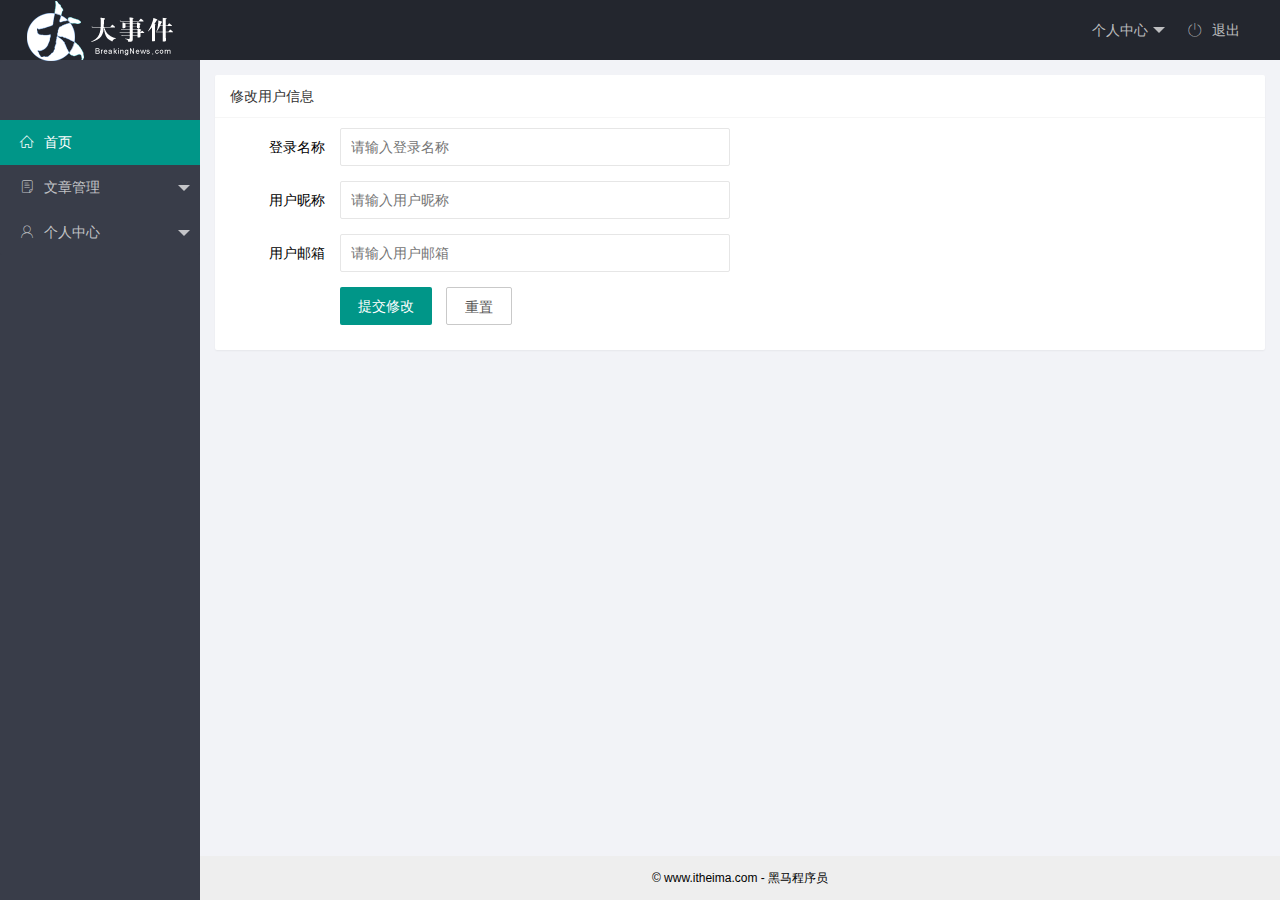
==== commit 47cc9842: "完成了个人中心的基本资料模块" ====
--- a/index.html
+++ b/index.html
@@ -27,7 +27,7 @@
           <span class="person-center">个人中心</span>
         </a>
         <dl class="layui-nav-child">
-          <dd><a href="">基本资料</a></dd>
+          <dd><a target="fm" href="./user/base-info.html">基本资料</a></dd>
           <dd><a href="">更换头像</a></dd>
           <dd><a href="">重置密码</a></dd>
         </dl>
@@ -63,7 +63,7 @@
         <li class="layui-nav-item">
           <a href="javascript:;"><span class="iconfont icon-user"></span>个人中心</a>
           <dl class="layui-nav-child">
-            <dd><a href="javascript:;"><i class="layui-icon layui-icon-app"></i>基本资料</a></dd>
+            <dd><a target="fm" href="./user/base-info.html"><i class="layui-icon layui-icon-app"></i>基本资料</a></dd>
             <dd><a href="javascript:;"><i class="layui-icon layui-icon-app"></i>更换头像</a></dd>
             <dd><a href="javascript:;"><i class="layui-icon layui-icon-app"></i>修改密码</a></dd>
           </dl>
@@ -74,7 +74,7 @@
   
   <div class="layui-body">
     <!-- 内容主体区域 -->
-    <iframe name="fm" src="./home/dashboard.html" frameborder="0"></iframe>
+    <iframe name="fm" src="./user/base-info.html" frameborder="0"></iframe>
   </div>
   
   <div class="layui-footer">
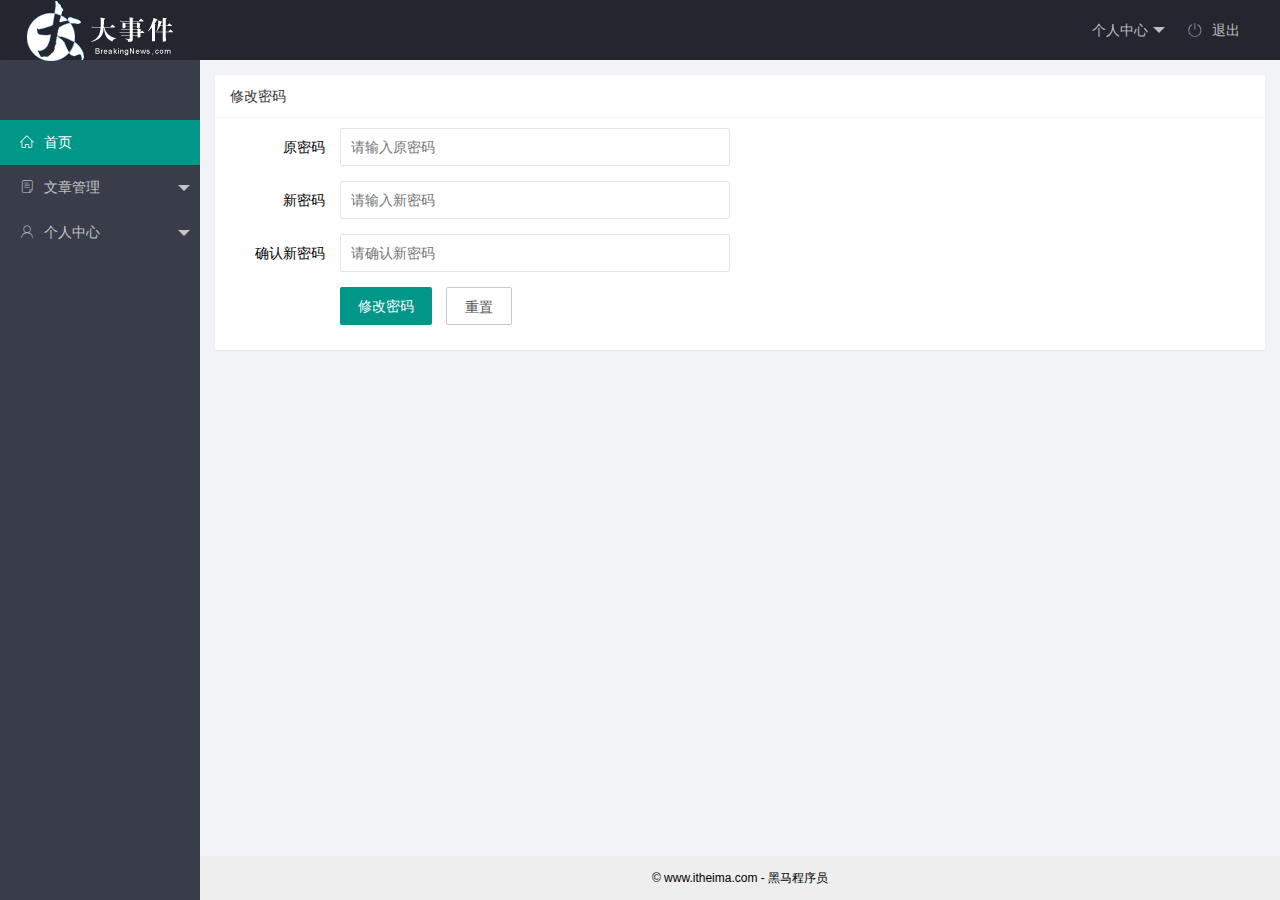
==== commit 6bf648f4: "个人中心修改密码完成" ====
--- a/index.html
+++ b/index.html
@@ -29,7 +29,7 @@
         <dl class="layui-nav-child">
           <dd><a target="fm" href="./user/base-info.html">基本资料</a></dd>
           <dd><a href="">更换头像</a></dd>
-          <dd><a href="">重置密码</a></dd>
+          <dd><a target="fm" href="./user/modify-password.html">重置密码</a></dd>
         </dl>
       </li>
       <li class="layui-nav-item"><a href="javascript:;" id="logout"><span class="iconfont icon-tuichu"></span>退出</a></li>
@@ -55,7 +55,7 @@
         <li class="layui-nav-item">
           <a href="javascript:;"><span class="iconfont icon-16"></span>文章管理</a>
           <dl class="layui-nav-child">
-            <dd><a href="" target="fm"><i class="layui-icon layui-icon-app"></i>文章类别</a></dd>
+            <dd><a href="./demo.html" target="fm"><i class="layui-icon layui-icon-app"></i>文章类别</a></dd>
             <dd><a href="javascript:;"><i class="layui-icon layui-icon-app"></i>文章列表</a></dd>
             <dd><a href="javascript:;"><i class="layui-icon layui-icon-app"></i>发表文章</a></dd>
           </dl>
@@ -65,7 +65,7 @@
           <dl class="layui-nav-child">
             <dd><a target="fm" href="./user/base-info.html"><i class="layui-icon layui-icon-app"></i>基本资料</a></dd>
             <dd><a href="javascript:;"><i class="layui-icon layui-icon-app"></i>更换头像</a></dd>
-            <dd><a href="javascript:;"><i class="layui-icon layui-icon-app"></i>修改密码</a></dd>
+            <dd><a target="fm" href="./user/modify-password.html"><i class="layui-icon layui-icon-app"></i>修改密码</a></dd>
           </dl>
         </li>
       </ul>
@@ -74,7 +74,7 @@
   
   <div class="layui-body">
     <!-- 内容主体区域 -->
-    <iframe name="fm" src="./user/base-info.html" frameborder="0"></iframe>
+    <iframe name="fm" src="./user/modify-password.html" frameborder="0"></iframe>
   </div>
   
   <div class="layui-footer">
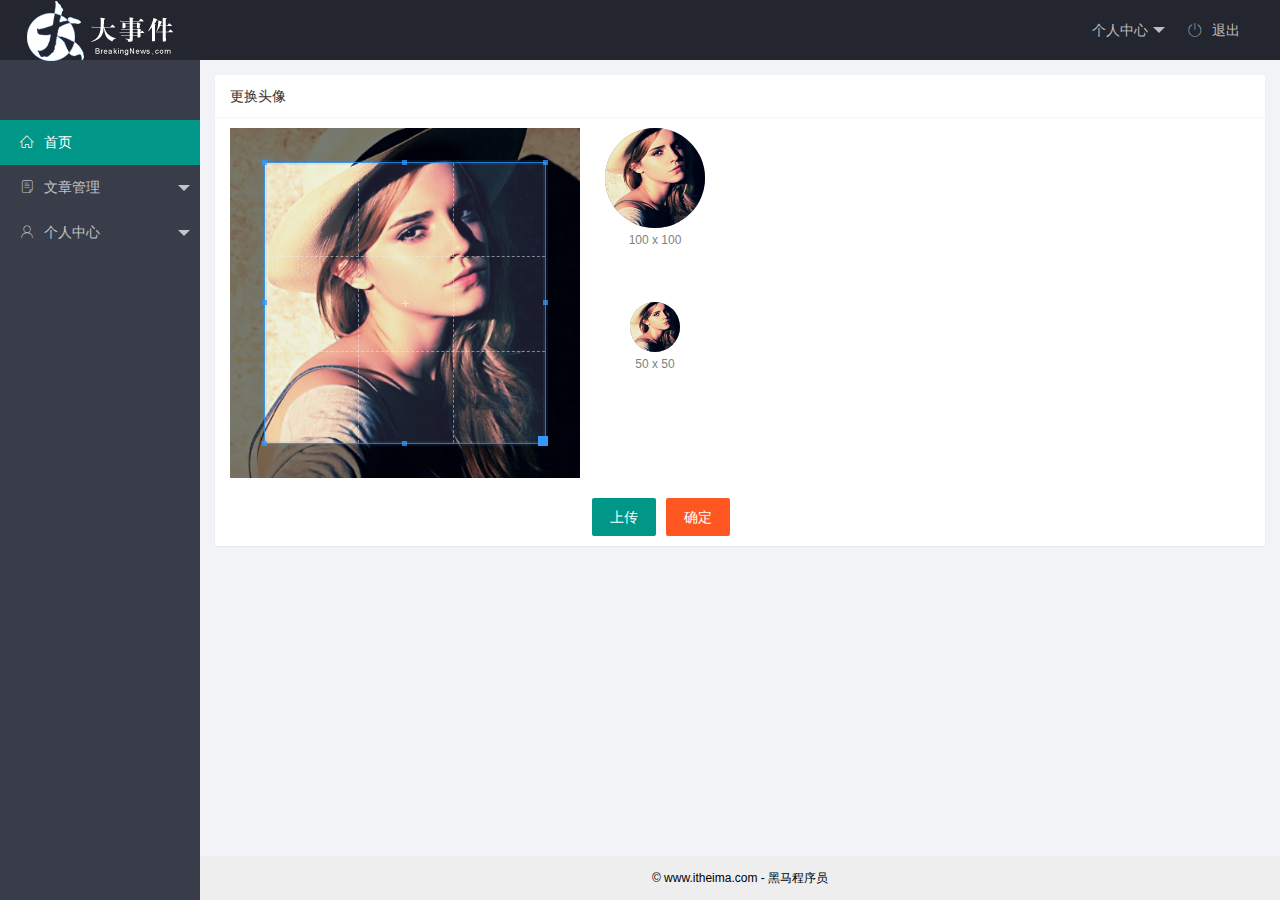
==== commit b2c5401a: "完成了个人中心的头像修改模块" ====
--- a/index.html
+++ b/index.html
@@ -28,7 +28,7 @@
         </a>
         <dl class="layui-nav-child">
           <dd><a target="fm" href="./user/base-info.html">基本资料</a></dd>
-          <dd><a href="">更换头像</a></dd>
+          <dd><a target="fm" href="./user/avatar.html">更换头像</a></dd>
           <dd><a target="fm" href="./user/modify-password.html">重置密码</a></dd>
         </dl>
       </li>
@@ -64,17 +64,17 @@
           <a href="javascript:;"><span class="iconfont icon-user"></span>个人中心</a>
           <dl class="layui-nav-child">
             <dd><a target="fm" href="./user/base-info.html"><i class="layui-icon layui-icon-app"></i>基本资料</a></dd>
-            <dd><a href="javascript:;"><i class="layui-icon layui-icon-app"></i>更换头像</a></dd>
+            <dd><a target="fm" href="./user/avatar.html"><i class="layui-icon layui-icon-app"></i>更换头像</a></dd>
             <dd><a target="fm" href="./user/modify-password.html"><i class="layui-icon layui-icon-app"></i>修改密码</a></dd>
           </dl>
         </li>
       </ul>
     </div>
   </div>
-  
+
   <div class="layui-body">
     <!-- 内容主体区域 -->
-    <iframe name="fm" src="./user/modify-password.html" frameborder="0"></iframe>
+    <iframe name="fm" src="./user/avatar.html" frameborder="0"></iframe>
   </div>
   
   <div class="layui-footer">
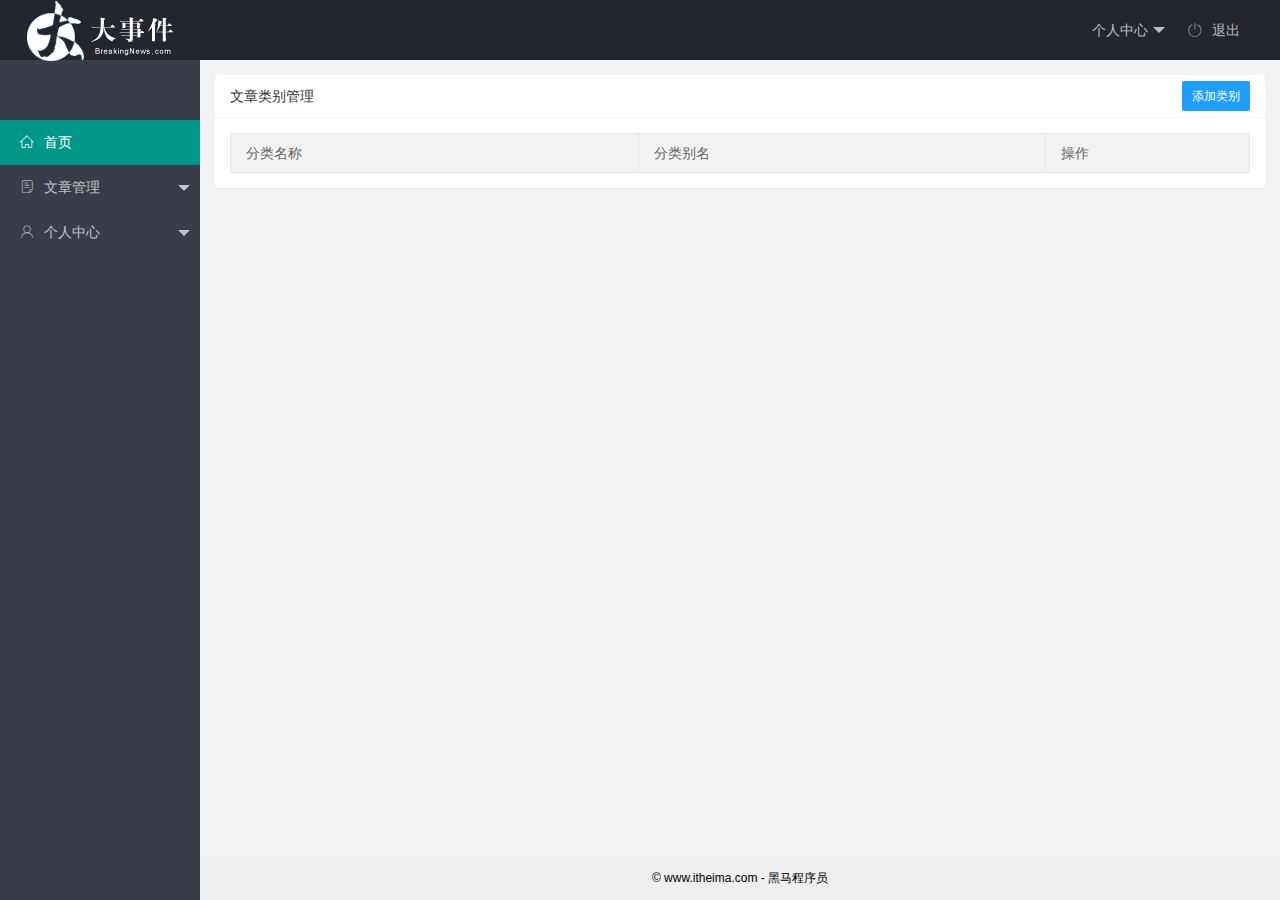
==== commit d7f6e526: "完成了文章管理的分类列表功能" ====
--- a/index.html
+++ b/index.html
@@ -55,7 +55,7 @@
         <li class="layui-nav-item">
           <a href="javascript:;"><span class="iconfont icon-16"></span>文章管理</a>
           <dl class="layui-nav-child">
-            <dd><a href="./demo.html" target="fm"><i class="layui-icon layui-icon-app"></i>文章类别</a></dd>
+            <dd><a target="fm" href="./article/category.html"><i class="layui-icon layui-icon-app"></i>文章类别</a></dd>
             <dd><a href="javascript:;"><i class="layui-icon layui-icon-app"></i>文章列表</a></dd>
             <dd><a href="javascript:;"><i class="layui-icon layui-icon-app"></i>发表文章</a></dd>
           </dl>
@@ -74,7 +74,7 @@
 
   <div class="layui-body">
     <!-- 内容主体区域 -->
-    <iframe name="fm" src="./user/avatar.html" frameborder="0"></iframe>
+    <iframe name="fm" src="./article/category.html" frameborder="0"></iframe>
   </div>
   
   <div class="layui-footer">
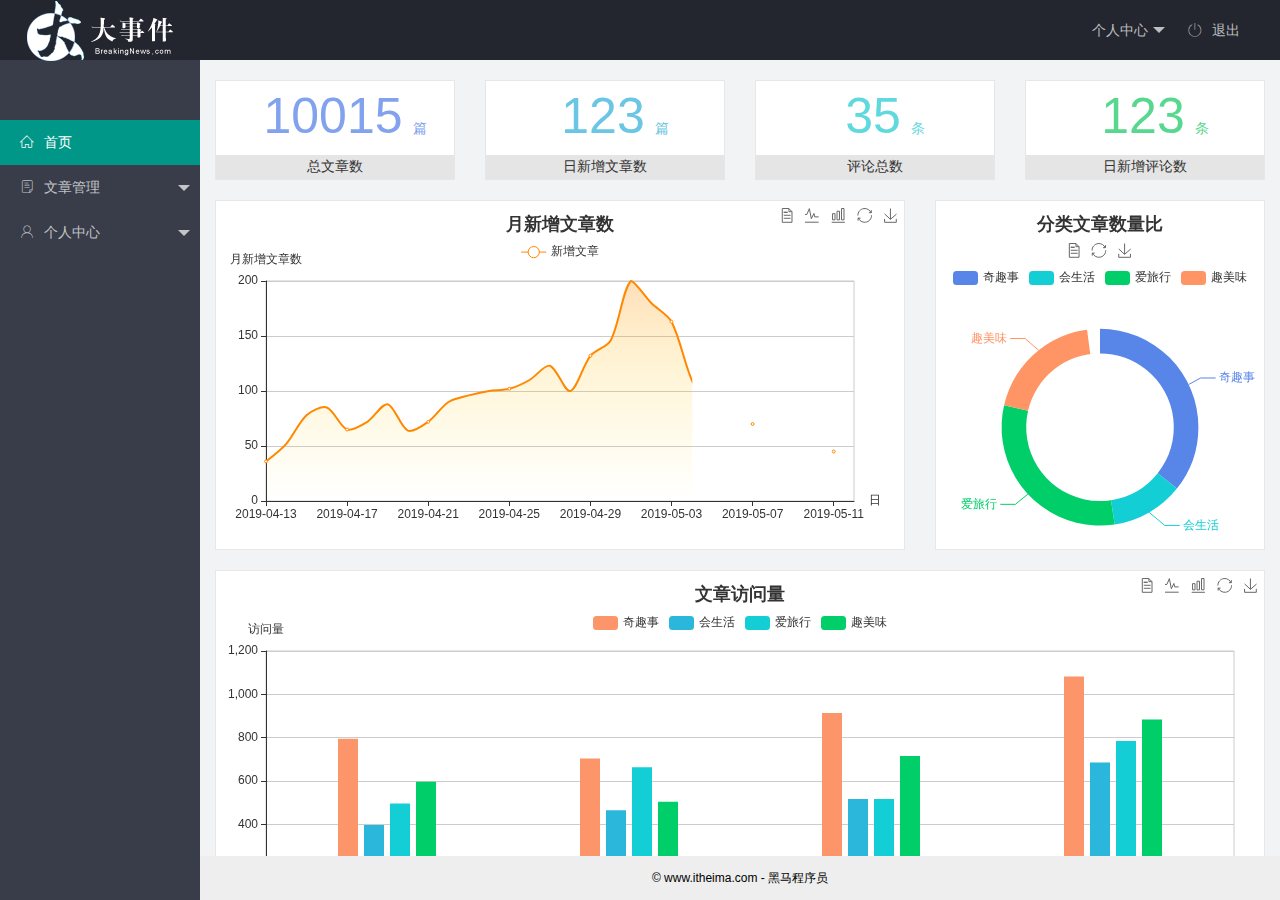
==== commit a50d79df: "完成了文章管理页面" ====
--- a/index.html
+++ b/index.html
@@ -56,8 +56,8 @@
           <a href="javascript:;"><span class="iconfont icon-16"></span>文章管理</a>
           <dl class="layui-nav-child">
             <dd><a target="fm" href="./article/category.html"><i class="layui-icon layui-icon-app"></i>文章类别</a></dd>
-            <dd><a href="javascript:;"><i class="layui-icon layui-icon-app"></i>文章列表</a></dd>
-            <dd><a href="javascript:;"><i class="layui-icon layui-icon-app"></i>发表文章</a></dd>
+            <dd class="article-list"><a target="fm" href="./article/list.html"><i class="layui-icon layui-icon-app"></i>文章列表</a></dd>
+            <dd><a target="fm" href="./article/publish.html"><i class="layui-icon layui-icon-app"></i>发表文章</a></dd>
           </dl>
         </li>
         <li class="layui-nav-item">
@@ -74,7 +74,7 @@
 
   <div class="layui-body">
     <!-- 内容主体区域 -->
-    <iframe name="fm" src="./article/category.html" frameborder="0"></iframe>
+    <iframe name="fm" src="./home/dashboard.html" frameborder="0"></iframe>
   </div>
   
   <div class="layui-footer">
